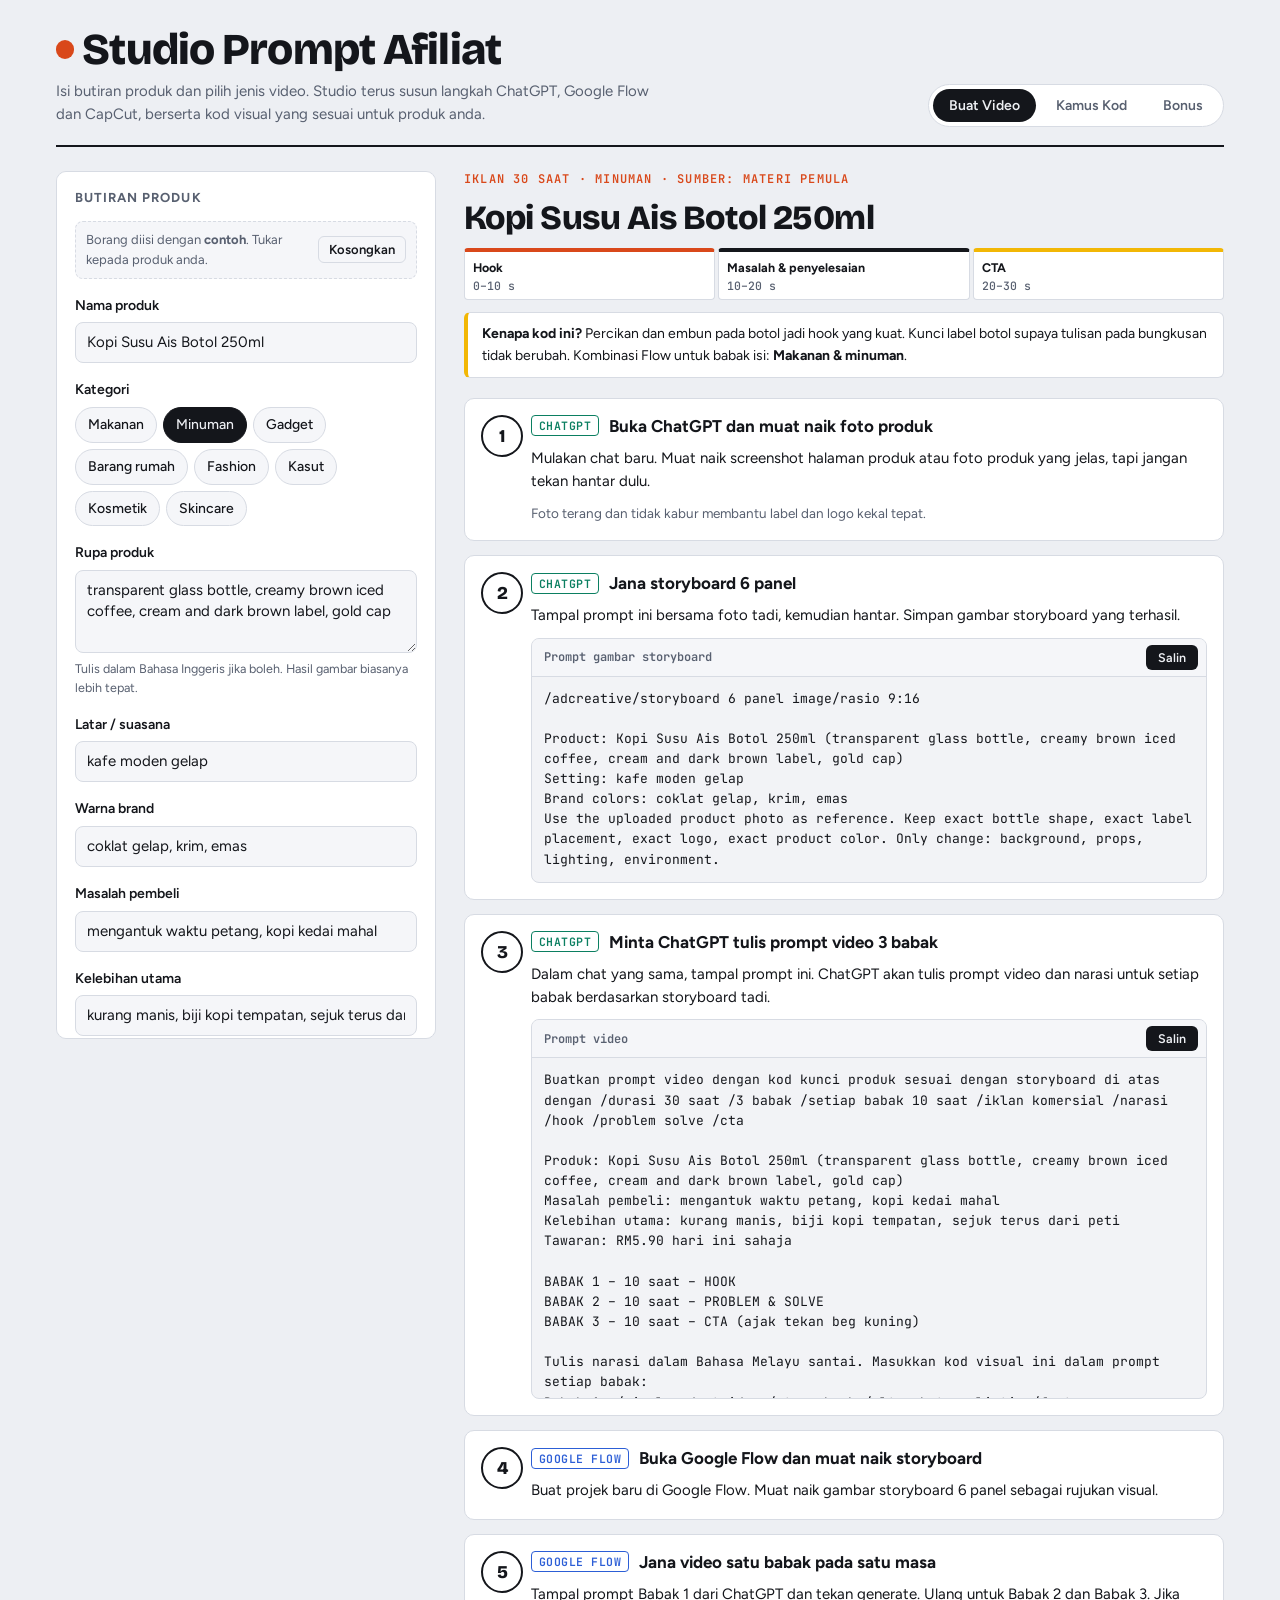
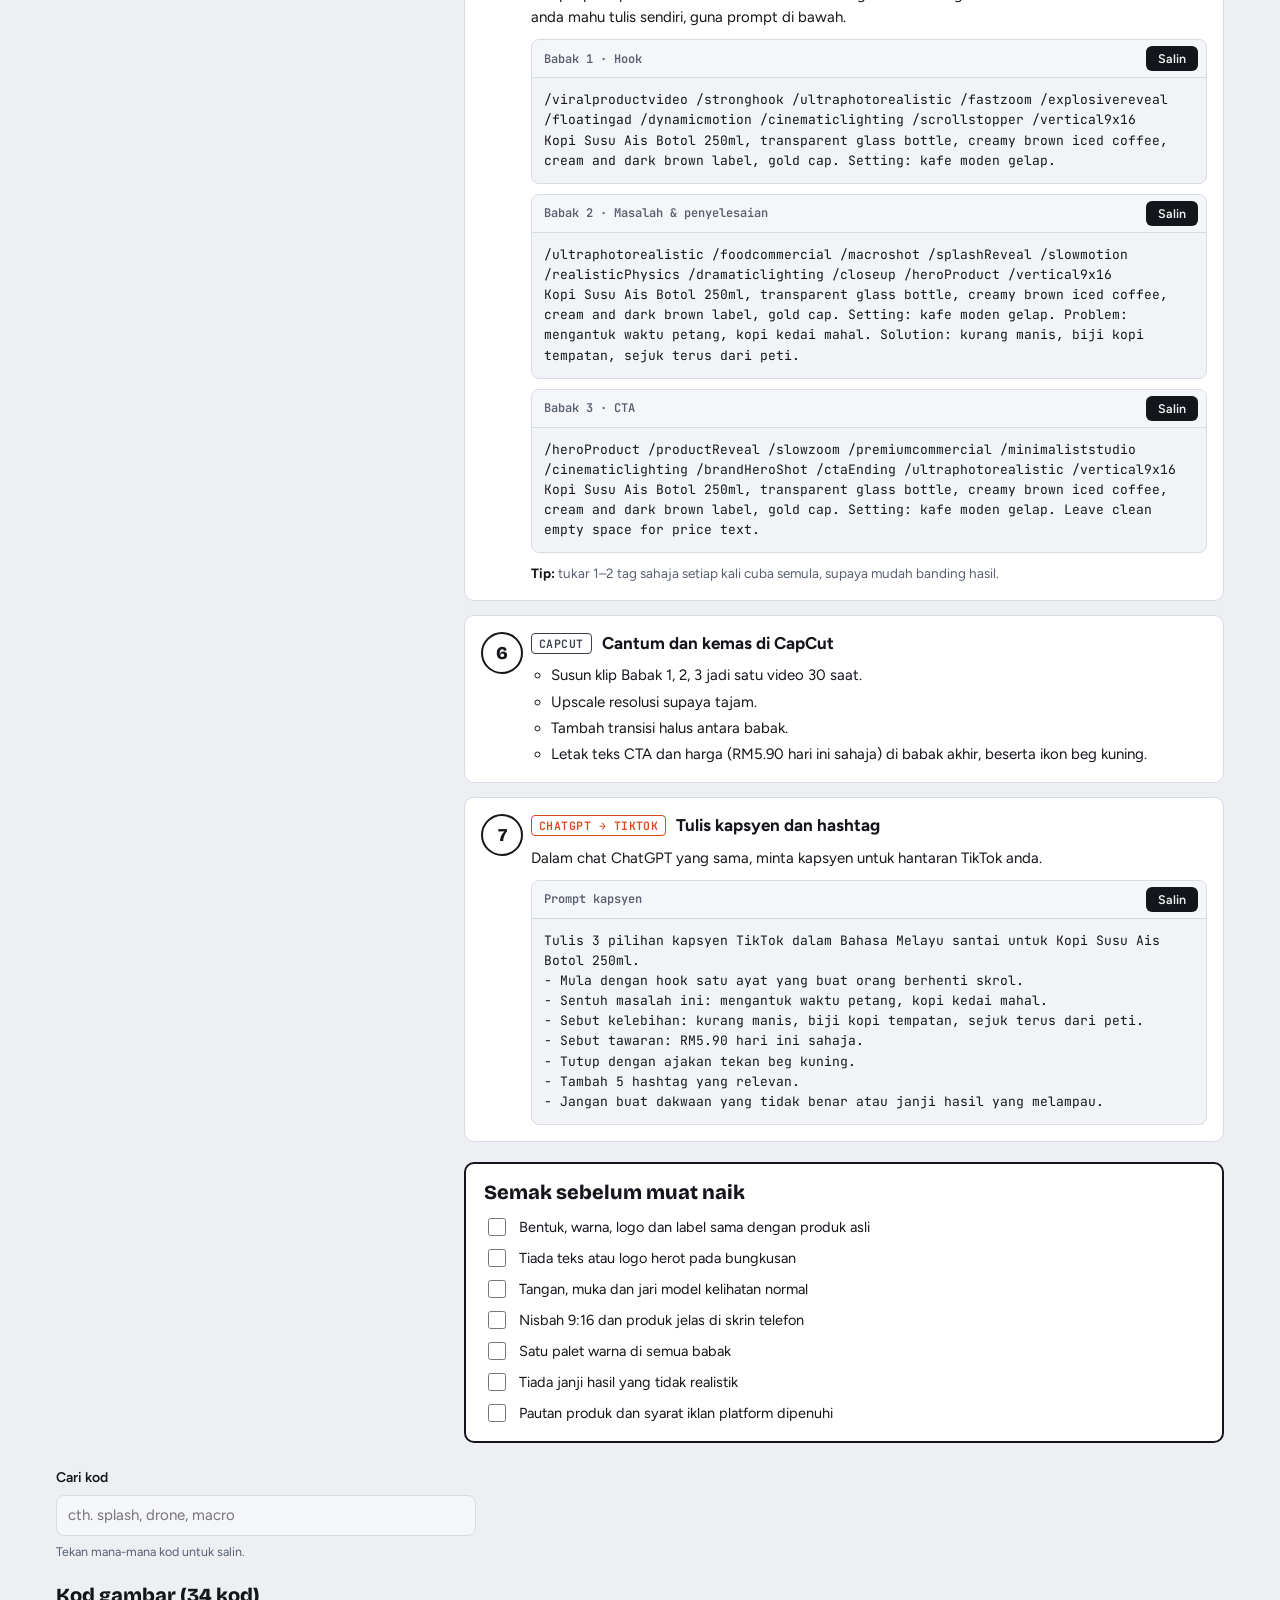
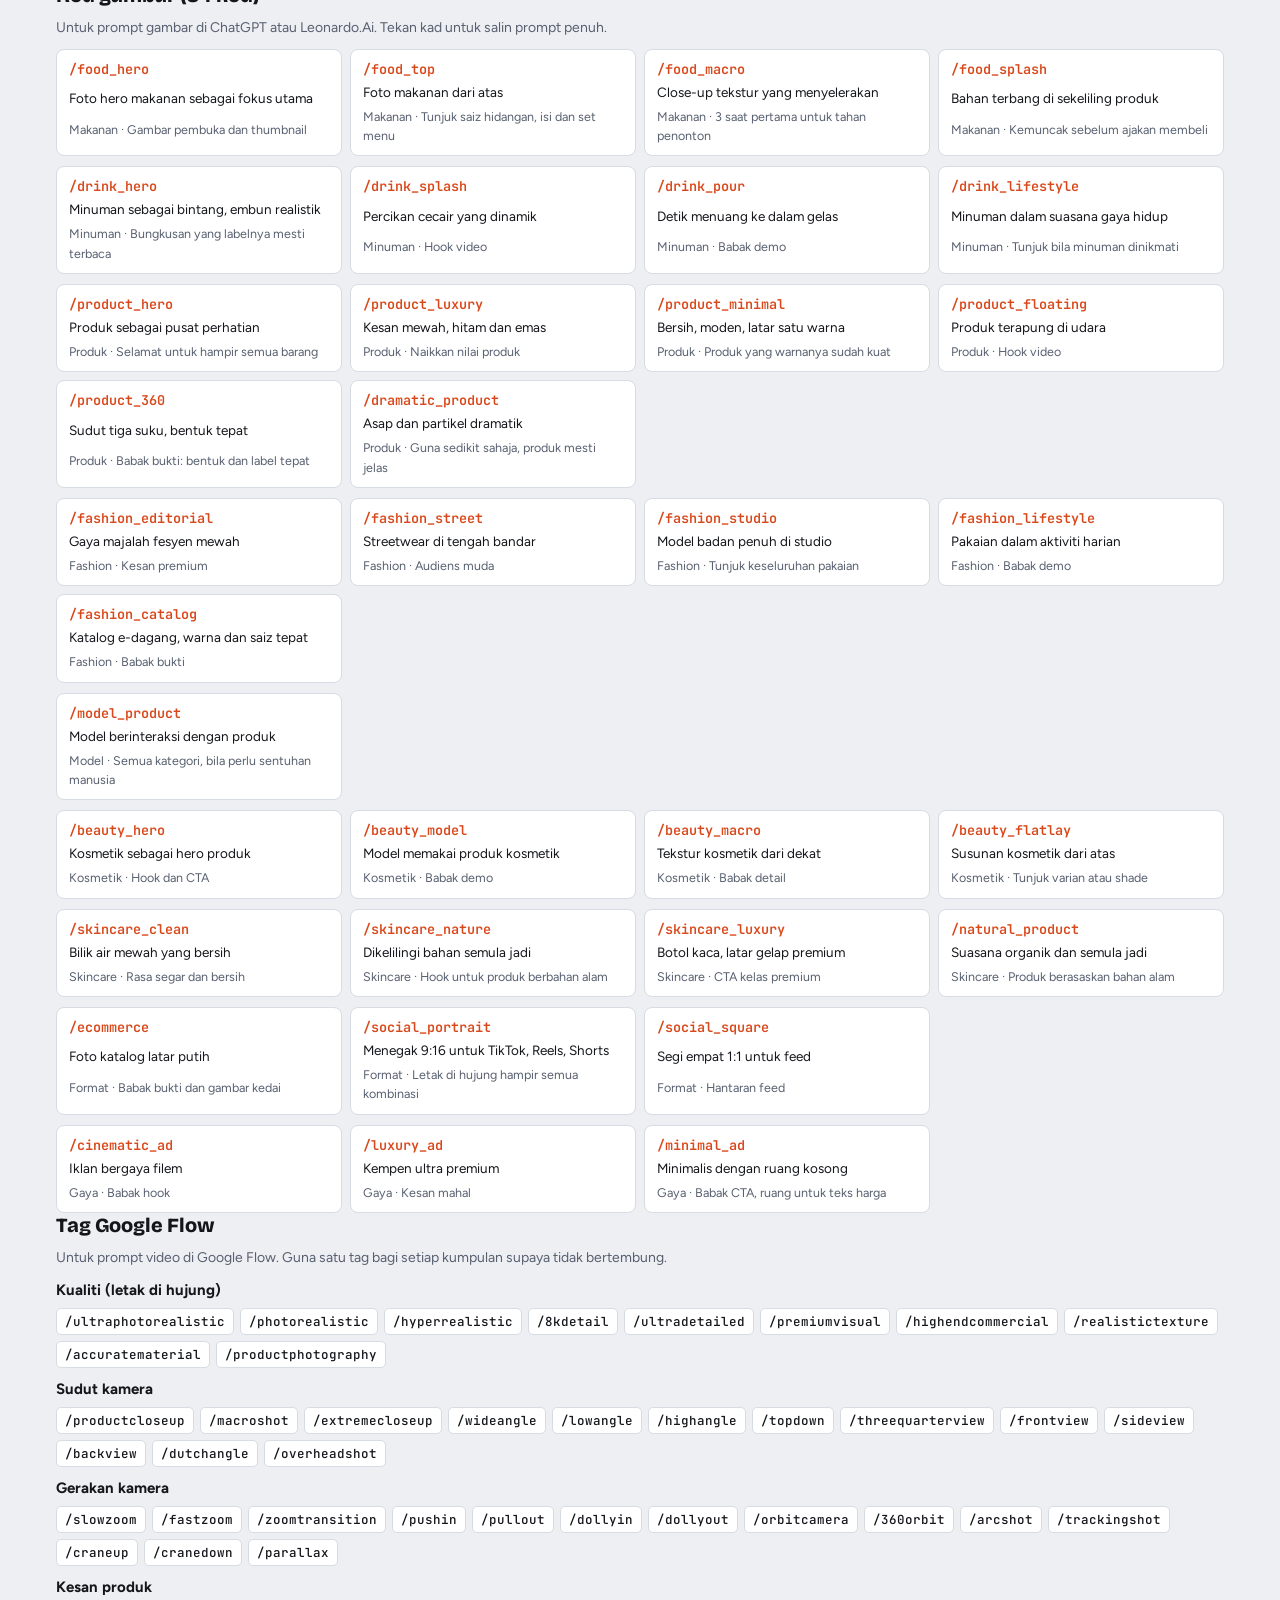
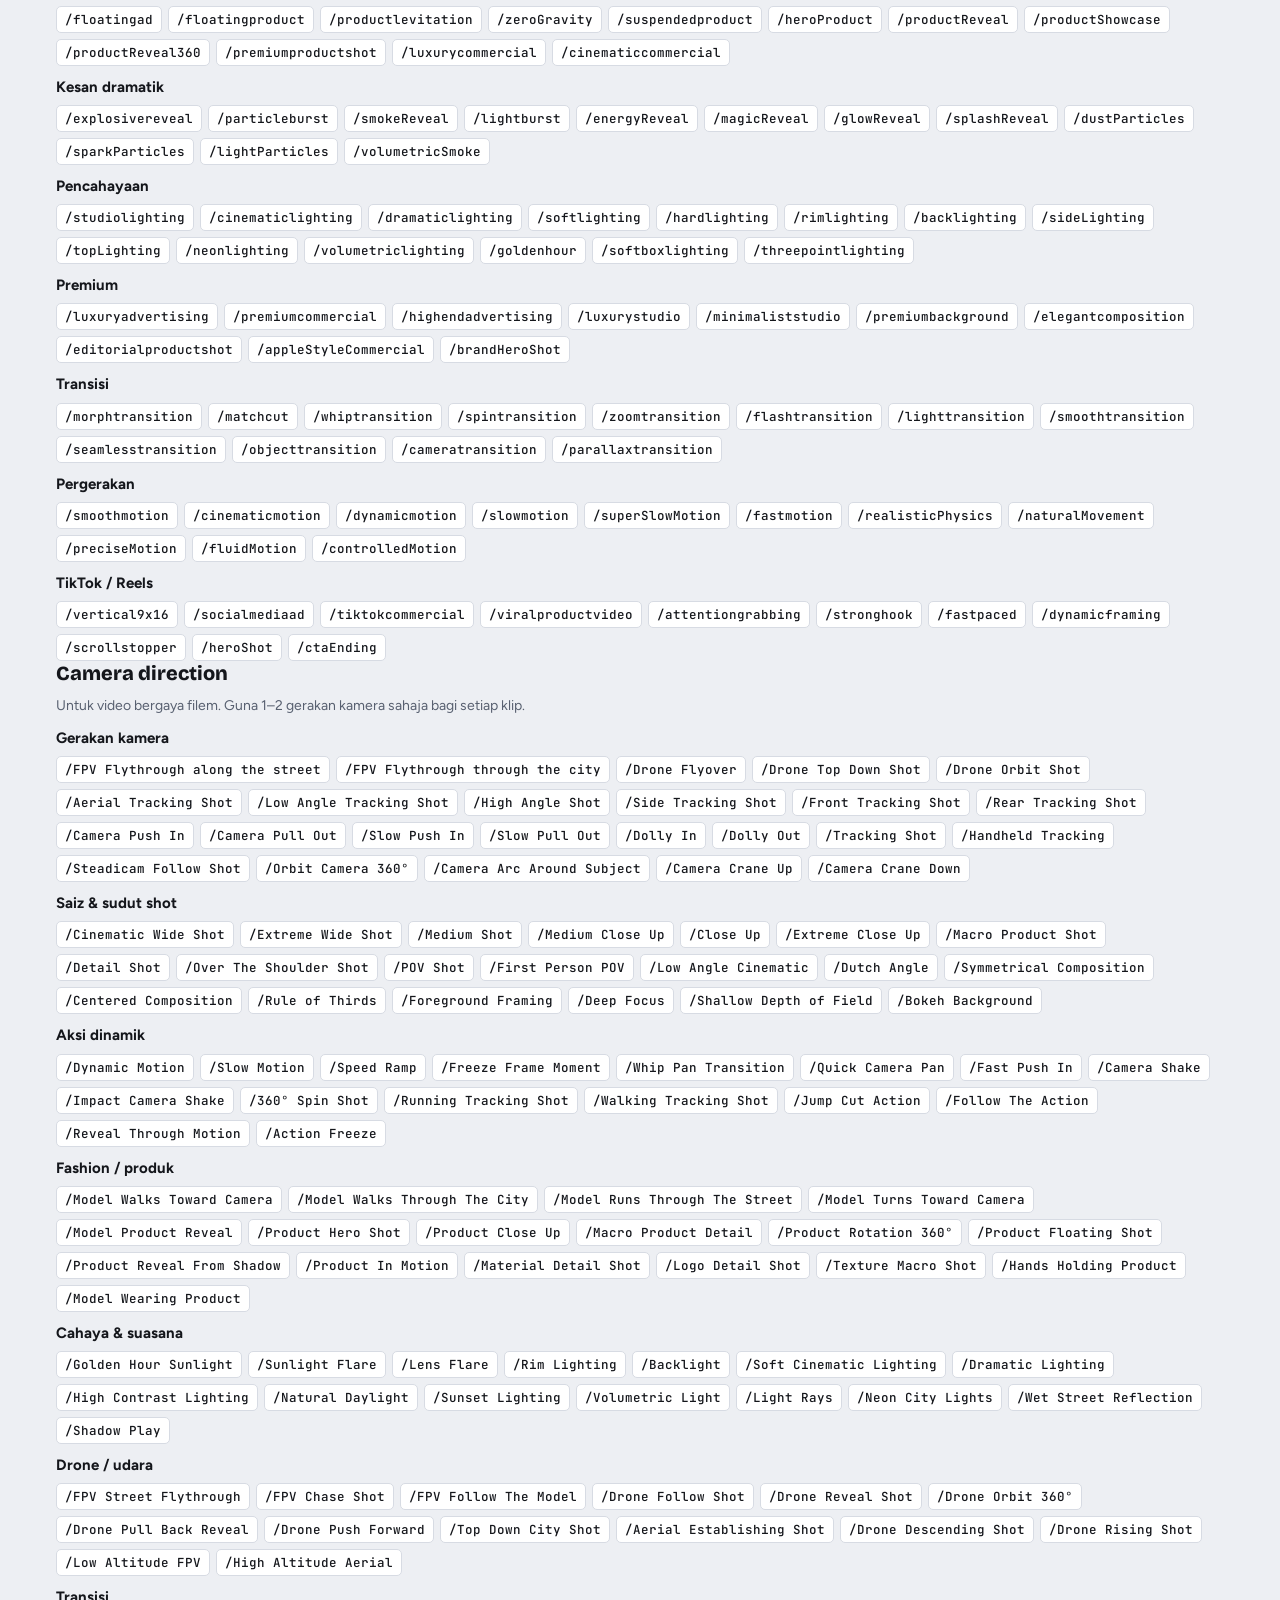
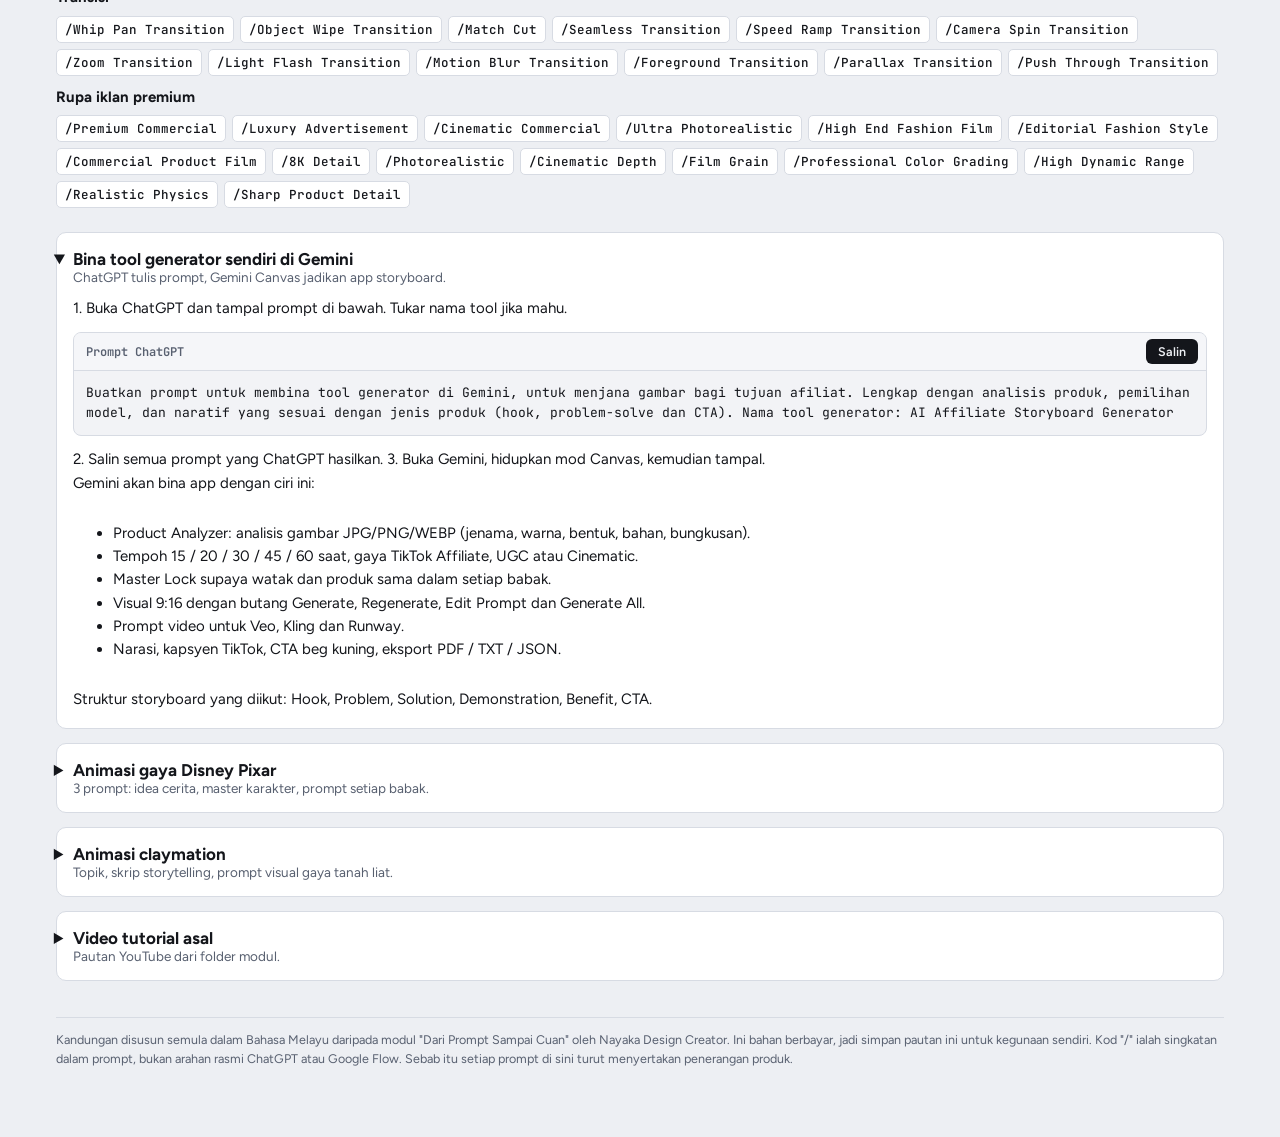
==== studio-afiliat/index.html @ fc5aa9d9 "Add Studio Prompt Afiliat: Malay prompt builder for affiliate videos Single-file web app that turns " ====
<!doctype html>
<html lang="ms">
<head>
<meta charset="utf-8">
<meta name="viewport" content="width=device-width, initial-scale=1, viewport-fit=cover">
<title>Studio Prompt Afiliat</title>
<link rel="preconnect" href="https://fonts.googleapis.com">
<link rel="preconnect" href="https://fonts.gstatic.com" crossorigin>
<link rel="stylesheet" href="https://fonts.googleapis.com/css2?family=Bricolage+Grotesque:opsz,wght@12..96,600;12..96,800&family=Figtree:wght@400;500;600;700&family=JetBrains+Mono:wght@400;500&display=swap">
<style>
/* Layout: borang tetap di kiri (atas di telefon), langkah kerja bernombor di kanan, seperti helaian arahan penggambaran */
:root {
  --bg: #EDEFF3;
  --surface: #FFFFFF;
  --surface-2: #F5F6F9;
  --ink: #14161B;
  --muted: #586070;
  --line: #D7DBE3;
  --accent: #D9481A;
  --accent-ink: #FFFFFF;
  --bag: #F2B705;
  --bag-ink: #2A2100;
  --gpt: #0B7F61;
  --flow: #2C5ED6;
  --cap: #3A3F4B;
  --code: #F2F3F6;
  --ok: #1B8A4B;
  --display: "Bricolage Grotesque", "Segoe UI", system-ui, sans-serif;
  --body: "Figtree", "Segoe UI", system-ui, -apple-system, sans-serif;
  --mono: "JetBrains Mono", ui-monospace, "SFMono-Regular", Menlo, Consolas, monospace;
  --r: 10px;
}
@media (prefers-color-scheme: dark) {
  :root:not([data-theme="light"]) {
    --bg: #0F1116; --surface: #171A21; --surface-2: #1E222A; --ink: #ECEEF2; --muted: #9AA1AF;
    --line: #2B303A; --accent: #FF6A35; --accent-ink: #1A0902; --bag: #F5C431; --bag-ink: #2A2100;
    --gpt: #3CC79E; --flow: #86A5FF; --cap: #C9CDD6; --code: #12151B; --ok: #43C77F;
    color-scheme: dark;
  }
}
:root[data-theme="dark"] {
  --bg: #0F1116; --surface: #171A21; --surface-2: #1E222A; --ink: #ECEEF2; --muted: #9AA1AF;
  --line: #2B303A; --accent: #FF6A35; --accent-ink: #1A0902; --bag: #F5C431; --bag-ink: #2A2100;
  --gpt: #3CC79E; --flow: #86A5FF; --cap: #C9CDD6; --code: #12151B; --ok: #43C77F;
  color-scheme: dark;
}
* { box-sizing: border-box; }
body { margin: 0; background: var(--bg); color: var(--ink); font: 15px/1.55 var(--body); }
.wrap { max-width: 1200px; margin: 0 auto; padding-inline: 16px; padding-block: 20px 56px; }

/* Header */
.top { display: flex; flex-wrap: wrap; align-items: flex-end; justify-content: space-between; gap: 12px 24px; padding-block: 8px 18px; border-bottom: 2px solid var(--ink); }
.brand h1 { font: 800 clamp(28px, 4.4vw, 44px)/1 var(--display); letter-spacing: -0.02em; margin: 0; text-wrap: balance; }
.brand h1 .rec { display: inline-block; width: .42em; height: .42em; border-radius: 50%; background: var(--accent); vertical-align: .12em; margin-right: .18em; }
.brand p { margin: 8px 0 0; color: var(--muted); max-width: 60ch; }
.tabs { display: flex; gap: 4px; background: var(--surface); border: 1px solid var(--line); border-radius: 999px; padding: 4px; }
.tabs button { font: 600 14px var(--body); border: 0; background: transparent; color: var(--muted); padding: 8px 16px; border-radius: 999px; cursor: pointer; }
.tabs button[aria-selected="true"] { background: var(--ink); color: var(--bg); }
.tabs button:focus-visible, button:focus-visible, input:focus-visible, textarea:focus-visible, select:focus-visible { outline: 2px solid var(--accent); outline-offset: 2px; }

/* Studio layout */
.studio { display: grid; grid-template-columns: minmax(300px, 380px) minmax(0, 1fr); gap: 28px; margin-top: 24px; align-items: start; }
@media (max-width: 900px) { .studio { grid-template-columns: minmax(0, 1fr); } }
.panel { background: var(--surface); border: 1px solid var(--line); border-radius: var(--r); padding: 18px; display: grid; gap: 16px; }
@media (min-width: 901px) { .panel { position: sticky; top: calc(env(safe-area-inset-top, 0px) + 16px); max-height: calc(100vh - 32px); overflow-y: auto; } }
.panel h2 { font: 700 13px var(--body); text-transform: uppercase; letter-spacing: .08em; color: var(--muted); margin: 0; }
.field { display: grid; gap: 6px; }
.field label, .legend { font-weight: 600; font-size: 14px; }
.field small, .hint { color: var(--muted); font-size: 12.5px; }
input[type="text"], textarea { width: 100%; font: 15px/1.4 var(--body); color: var(--ink); background: var(--surface-2); border: 1px solid var(--line); border-radius: 8px; padding: 9px 11px; }
textarea { resize: vertical; min-height: 64px; }
.chips { display: flex; flex-wrap: wrap; gap: 6px; }
.chip { position: relative; }
.chip input { position: absolute; opacity: 0; pointer-events: none; }
.chip span { display: inline-block; padding: 6px 12px; border: 1px solid var(--line); border-radius: 999px; font-size: 14px; font-weight: 500; cursor: pointer; background: var(--surface-2); }
.chip input:checked + span { background: var(--ink); color: var(--bg); border-color: var(--ink); }
.chip input:focus-visible + span { outline: 2px solid var(--accent); outline-offset: 2px; }
.flows { display: grid; grid-template-columns: 1fr 1fr; gap: 8px; }
.flowcard { position: relative; display: block; cursor: pointer; }
.flowcard input { position: absolute; opacity: 0; pointer-events: none; }
.flowcard .fc { display: grid; gap: 2px; height: 100%; border: 1px solid var(--line); border-radius: 8px; padding: 10px; background: var(--surface-2); }
.flowcard b { font-size: 14px; }
.flowcard em { font-style: normal; color: var(--muted); font-size: 12.5px; line-height: 1.35; }
.flowcard input:checked + .fc { border-color: var(--accent); box-shadow: inset 0 0 0 1px var(--accent); background: var(--surface); }
.flowcard input:focus-visible + .fc { outline: 2px solid var(--accent); outline-offset: 2px; }
.toggle { display: flex; gap: 10px; align-items: center; font-size: 14px; font-weight: 500; }
.toggle input { width: 18px; height: 18px; accent-color: var(--accent); }
.example { display: flex; gap: 10px; align-items: center; justify-content: space-between; background: var(--surface-2); border: 1px dashed var(--line); border-radius: 8px; padding: 8px 10px; font-size: 13px; color: var(--muted); }
.example[hidden] { display: none !important; }
.btn-ghost { font: 600 13px var(--body); background: transparent; border: 1px solid var(--line); color: var(--ink); border-radius: 6px; padding: 5px 10px; cursor: pointer; }
.btn-ghost:hover { border-color: var(--ink); }

/* Output */
.out { min-width: 0; display: grid; gap: 20px; }
.brief { display: grid; gap: 12px; }
.brief .eyebrow { font: 600 12px var(--mono); text-transform: uppercase; letter-spacing: .1em; color: var(--accent); }
.brief h2 { font: 800 clamp(24px, 3.2vw, 34px)/1.1 var(--display); margin: 0; letter-spacing: -0.015em; text-wrap: balance; overflow-wrap: anywhere; }
.brief p { margin: 0; color: var(--muted); max-width: 70ch; }
.timeline { display: flex; gap: 3px; width: 100%; }
.seg { min-width: 0; background: var(--surface); border: 1px solid var(--line); border-top: 4px solid var(--ink); border-radius: 4px; padding: 6px 8px; display: grid; gap: 1px; }
.seg b { font-size: 12.5px; white-space: nowrap; overflow: hidden; text-overflow: ellipsis; }
.seg span { font: 500 11.5px var(--mono); color: var(--muted); font-variant-numeric: tabular-nums; white-space: nowrap; }
.seg.hook { border-top-color: var(--accent); }
.seg.cta { border-top-color: var(--bag); }
.why { background: var(--surface); border: 1px solid var(--line); border-left: 4px solid var(--bag); border-radius: 6px; padding: 10px 14px; font-size: 14px; }
.why b { font-weight: 700; }

ol.steps { list-style: none; margin: 0; padding: 0; display: grid; gap: 14px; counter-reset: s; }
.step { counter-increment: s; display: grid; grid-template-columns: 38px minmax(0, 1fr); gap: 12px; background: var(--surface); border: 1px solid var(--line); border-radius: var(--r); padding: 16px; }
.step::before { content: counter(s); font: 800 18px/38px var(--display); text-align: center; width: 38px; height: 38px; border-radius: 50%; border: 2px solid var(--ink); }
.step-body { min-width: 0; display: grid; gap: 10px; }
.step-head { display: flex; flex-wrap: wrap; gap: 8px 10px; align-items: center; }
.step-head h3 { margin: 0; font: 700 17px/1.3 var(--body); }
.tool { font: 600 11.5px var(--mono); letter-spacing: .04em; text-transform: uppercase; border: 1.5px solid currentColor; border-radius: 4px; padding: 2px 7px; }
.tool.gpt { color: var(--gpt); } .tool.flow { color: var(--flow); } .tool.cap { color: var(--cap); } .tool.tt { color: var(--accent); }
.step-body p { margin: 0; max-width: 72ch; }
.step-body ul { margin: 0; padding-left: 20px; display: grid; gap: 3px; }
.tip { font-size: 13.5px; color: var(--muted); }
.tip b { color: var(--ink); }
.prompt { border: 1px solid var(--line); border-radius: 8px; overflow: hidden; background: var(--code); }
.prompt-head { display: flex; align-items: center; justify-content: space-between; gap: 10px; padding: 6px 8px 6px 12px; border-bottom: 1px solid var(--line); background: var(--surface-2); }
.prompt-head span { font: 600 12px var(--mono); color: var(--muted); min-width: 0; overflow-wrap: anywhere; }
.copy { font: 600 12.5px var(--body); border: 0; background: var(--ink); color: var(--bg); border-radius: 6px; padding: 5px 12px; cursor: pointer; flex-shrink: 0; }
.copy.done { background: var(--ok); color: #fff; }
.prompt pre { margin: 0; padding: 12px; font: 13px/1.55 var(--mono); white-space: pre-wrap; overflow-wrap: anywhere; color: var(--ink); max-height: 340px; overflow: auto; }
.check { background: var(--surface); border: 2px solid var(--ink); border-radius: var(--r); padding: 16px 18px; display: grid; gap: 8px; }
.check h3 { margin: 0 0 4px; font: 800 20px var(--display); }
.check label { display: flex; gap: 10px; align-items: flex-start; font-size: 14.5px; cursor: pointer; }
.check input { width: 18px; height: 18px; margin-top: 2px; accent-color: var(--ok); flex-shrink: 0; }

/* Kamus & Bonus */
.page { margin-top: 24px; display: grid; gap: 22px; }
.search { max-width: 420px; }
.dict-group { display: grid; gap: 10px; }
.dict-group h3 { margin: 0; font: 800 20px var(--display); }
.dict-group > p { margin: 0; color: var(--muted); font-size: 14px; }
.cmds { display: grid; grid-template-columns: repeat(auto-fill, minmax(260px, 1fr)); gap: 8px; }
.cmd { background: var(--surface); border: 1px solid var(--line); border-radius: 8px; padding: 10px 12px; display: grid; gap: 4px; text-align: left; font: inherit; color: inherit; cursor: pointer; }
.cmd:hover { border-color: var(--ink); }
.cmd code { font: 600 13.5px var(--mono); color: var(--accent); overflow-wrap: anywhere; }
.cmd span { font-size: 13.5px; }
.cmd small { color: var(--muted); font-size: 12.5px; }
.tags { display: flex; flex-wrap: wrap; gap: 6px; }
.tag { font: 500 12.5px var(--mono); background: var(--surface); border: 1px solid var(--line); border-radius: 5px; padding: 4px 8px; cursor: pointer; color: var(--ink); }
.tag:hover { border-color: var(--accent); color: var(--accent); }
.bonus { display: grid; gap: 14px; }
details.card { background: var(--surface); border: 1px solid var(--line); border-radius: var(--r); padding: 4px 16px; }
details.card[open] { padding-bottom: 16px; }
details.card summary { cursor: pointer; font: 700 17px var(--body); padding: 12px 0; list-style-position: outside; }
details.card summary small { display: block; font: 400 13.5px var(--body); color: var(--muted); }
details.card .inner { display: grid; gap: 12px; }
details.card p { margin: 0; max-width: 72ch; }
.links { display: flex; flex-wrap: wrap; gap: 10px; }
.links a { color: var(--flow); font-weight: 600; }
.jump { display: none; text-align: center; font-weight: 700; color: var(--accent-ink); background: var(--accent); border-radius: 8px; padding: 10px; text-decoration: none; }
@media (max-width: 900px) { .jump { display: block; } }
.toast { position: fixed; left: 50%; bottom: calc(env(safe-area-inset-bottom, 0px) + 20px); transform: translateX(-50%); background: var(--ink); color: var(--bg); padding: 9px 16px; border-radius: 999px; font-weight: 600; font-size: 14px; }
.foot { margin-top: 36px; color: var(--muted); font-size: 12.5px; border-top: 1px solid var(--line); padding-top: 12px; }
@media (prefers-reduced-motion: no-preference) { .copy, .tag, .cmd { transition: background .15s, border-color .15s, color .15s; } }
</style>
</head>
<body>
<div class="wrap">
  <header class="top">
    <div class="brand">
      <h1><span class="rec" aria-hidden="true"></span>Studio Prompt Afiliat</h1>
      <p>Isi butiran produk dan pilih jenis video. Studio terus susun langkah ChatGPT, Google Flow dan CapCut, berserta kod visual yang sesuai untuk produk anda.</p>
    </div>
    <nav class="tabs" role="tablist" aria-label="Bahagian">
      <button role="tab" id="tab-studio" aria-selected="true" data-tab="studio">Buat Video</button>
      <button role="tab" id="tab-kamus" aria-selected="false" data-tab="kamus">Kamus Kod</button>
      <button role="tab" id="tab-bonus" aria-selected="false" data-tab="bonus">Bonus</button>
    </nav>
  </header>

  <!-- STUDIO -->
  <section id="view-studio" class="studio" role="tabpanel" aria-labelledby="tab-studio">
    <form class="panel" id="borang" autocomplete="off">
      <h2>Butiran produk</h2>
      <div class="example" id="contoh-bar">
        <span>Borang diisi dengan <b>contoh</b>. Tukar kepada produk anda.</span>
        <button type="button" class="btn-ghost" id="kosongkan">Kosongkan</button>
      </div>
      <div class="field">
        <label for="f-nama">Nama produk</label>
        <input type="text" id="f-nama" placeholder="cth. Kopi Susu Ais Botol 250ml">
      </div>
      <div class="field">
        <span class="legend" id="lg-kat">Kategori</span>
        <div class="chips" id="f-kat" role="radiogroup" aria-labelledby="lg-kat"></div>
      </div>
      <div class="field">
        <label for="f-butiran">Rupa produk</label>
        <textarea id="f-butiran" rows="3" placeholder="Warna, bahan, bentuk bungkusan, label"></textarea>
        <small>Tulis dalam Bahasa Inggeris jika boleh. Hasil gambar biasanya lebih tepat.</small>
      </div>
      <div class="field">
        <label for="f-latar">Latar / suasana</label>
        <input type="text" id="f-latar" list="latar-list" placeholder="cth. kafe moden gelap">
        <datalist id="latar-list"></datalist>
      </div>
      <div class="field">
        <label for="f-warna">Warna brand</label>
        <input type="text" id="f-warna" placeholder="cth. coklat gelap, krim, emas">
      </div>
      <div class="field">
        <label for="f-masalah">Masalah pembeli</label>
        <input type="text" id="f-masalah" placeholder="Apa yang pembeli rasa sebelum guna produk ini?">
      </div>
      <div class="field">
        <label for="f-kelebihan">Kelebihan utama</label>
        <input type="text" id="f-kelebihan" placeholder="2–3 kelebihan, dipisah koma">
      </div>
      <div class="field">
        <label for="f-promo">Harga / promosi (pilihan)</label>
        <input type="text" id="f-promo" placeholder="cth. RM5.90 hari ini sahaja">
      </div>
      <label class="toggle"><input type="checkbox" id="f-model"> Guna model (orang) dalam video</label>
      <div class="field">
        <span class="legend" id="lg-aliran">Jenis video</span>
        <div class="flows" id="f-aliran" role="radiogroup" aria-labelledby="lg-aliran"></div>
      </div>
      <a class="jump" href="#output">Lihat langkah ↓</a>
    </form>

    <div class="out" id="output" aria-live="polite"></div>
  </section>

  <!-- KAMUS -->
  <section id="view-kamus" class="page" role="tabpanel" aria-labelledby="tab-kamus" hidden>
    <div class="field search">
      <label for="cari">Cari kod</label>
      <input type="text" id="cari" placeholder="cth. splash, drone, macro">
      <small>Tekan mana-mana kod untuk salin.</small>
    </div>
    <div id="kamus"></div>
  </section>

  <!-- BONUS -->
  <section id="view-bonus" class="page" role="tabpanel" aria-labelledby="tab-bonus" hidden>
    <div class="bonus" id="bonus"></div>
  </section>

  <p class="foot">Kandungan disusun semula dalam Bahasa Melayu daripada modul "Dari Prompt Sampai Cuan" oleh Nayaka Design Creator. Ini bahan berbayar, jadi simpan pautan ini untuk kegunaan sendiri. Kod "/" ialah singkatan dalam prompt, bukan arahan rasmi ChatGPT atau Google Flow. Sebab itu setiap prompt di sini turut menyertakan penerangan produk.</p>
</div>

<div class="toast" id="toast" hidden>Disalin</div>

<script>
(() => {
"use strict";

/* ---------- Data: 34 kod visual gambar (ebook Kode Visual) ---------- */
const CMD = {
  food_hero: ["Makanan", "Foto hero makanan sebagai fokus utama", "Gambar pembuka dan thumbnail", "hero product photography, appetizing presentation, premium commercial advertising, perfect food styling, realistic texture, fresh ingredients, dramatic studio lighting, soft shadows, clean composition, shallow depth of field, ultra realistic, high-end food advertising photography, 8K"],
  food_top: ["Makanan", "Foto makanan dari atas", "Tunjuk saiz hidangan, isi dan set menu", "top-down food photography, carefully arranged composition, premium commercial food advertisement, beautiful ingredient placement, natural shadows, elegant styling, realistic texture, clean background, editorial food photography, high detail"],
  food_macro: ["Makanan", "Close-up tekstur yang menyelerakan", "3 saat pertama untuk tahan penonton", "extreme macro food photography, detailed texture, appetizing surface, crispy details, juicy texture, realistic moisture, cinematic lighting, shallow depth of field, premium commercial advertising, ultra realistic"],
  food_splash: ["Makanan", "Bahan terbang di sekeliling produk", "Kemuncak sebelum ajakan membeli", "dynamic commercial food advertisement, ingredients flying around the product, splash and motion effects, frozen action, dramatic studio lighting, high-speed photography, sharp product focus, premium advertising campaign, photorealistic, 8K"],
  drink_hero: ["Minuman", "Minuman sebagai bintang, embun realistik", "Bungkusan yang labelnya mesti terbaca", "premium beverage commercial photography, product centered, beautiful condensation, realistic droplets, dramatic studio lighting, luxury advertising aesthetic, clean composition, cinematic atmosphere, sharp focus, photorealistic, 8K"],
  drink_splash: ["Minuman", "Percikan cecair yang dinamik", "Hook video", "dynamic beverage advertisement, liquid splash surrounding the bottle, frozen motion, realistic droplets, dramatic backlight, high-speed commercial photography, premium product presentation, ultra realistic, sharp details, 8K"],
  drink_pour: ["Minuman", "Detik menuang ke dalam gelas", "Babak demo", "commercial beverage photography, liquid being poured into glass, beautiful flowing liquid, realistic reflections, condensation, cinematic lighting, premium advertising style, shallow depth of field, photorealistic"],
  drink_lifestyle: ["Minuman", "Minuman dalam suasana gaya hidup", "Tunjuk bila minuman dinikmati", "lifestyle beverage commercial, attractive modern environment, natural human interaction, premium lifestyle atmosphere, soft cinematic sunlight, realistic photography, sophisticated composition, brand advertising campaign, photorealistic"],
  product_hero: ["Produk", "Produk sebagai pusat perhatian", "Selamat untuk hampir semua barang", "premium commercial product photography, product as the main hero, perfect product proportions, clean presentation, studio lighting, controlled reflections, realistic materials, luxury advertising, minimal background, sharp focus, photorealistic, 8K"],
  product_luxury: ["Produk", "Kesan mewah, hitam dan emas", "Naikkan nilai produk", "luxury product advertising, elegant dark studio environment, dramatic spotlight, premium reflections, sophisticated composition, high-end commercial photography, cinematic atmosphere, black and gold aesthetic, ultra realistic, 8K"],
  product_minimal: ["Produk", "Bersih, moden, latar satu warna", "Produk yang warnanya sudah kuat", "minimalist commercial product photography, clean monochromatic background, elegant composition, soft studio lighting, subtle shadows, premium branding aesthetic, modern advertising campaign, photorealistic"],
  product_floating: ["Produk", "Produk terapung di udara", "Hook video", "floating product commercial advertisement, product suspended in the air, dynamic composition, dramatic lighting, subtle particles, realistic shadows, premium advertising campaign, clean background, photorealistic, high detail"],
  product_360: ["Produk", "Sudut tiga suku, bentuk tepat", "Babak bukti: bentuk dan label tepat", "professional 360-degree product presentation, front three-quarter view, perfectly centered product, studio lighting, clean seamless background, accurate product geometry, realistic materials, premium commercial photography"],
  dramatic_product: ["Produk", "Asap dan partikel dramatik", "Guna sedikit sahaja, produk mesti jelas", "dramatic commercial product advertising, dynamic composition, powerful lighting, smoke, particles and controlled environmental effects, product remains perfectly sharp and recognizable, cinematic advertising photography, ultra realistic, high detail"],
  fashion_editorial: ["Fashion", "Gaya majalah fesyen mewah", "Kesan premium", "high-end fashion editorial photography, professional fashion model wearing the product, confident pose, sophisticated styling, cinematic studio lighting, luxury fashion magazine aesthetic, realistic fabric texture, detailed garment construction, photorealistic, premium campaign"],
  fashion_street: ["Fashion", "Streetwear di tengah bandar", "Audiens muda", "streetwear fashion campaign, professional model wearing the clothing, modern urban environment, natural confident pose, cinematic lighting, realistic fabric texture, contemporary fashion photography, photorealistic"],
  fashion_studio: ["Fashion", "Model badan penuh di studio", "Tunjuk keseluruhan pakaian", "professional fashion studio photography, model wearing the exact clothing, full body composition, elegant pose, clean studio background, softbox lighting, accurate clothing details, realistic skin and fabric, commercial fashion campaign, high resolution"],
  fashion_lifestyle: ["Fashion", "Pakaian dalam aktiviti harian", "Babak demo", "lifestyle fashion advertising, professional model wearing the product, beautiful modern environment, natural movement, authentic expression, soft natural lighting, cinematic composition, premium commercial photography, photorealistic"],
  fashion_catalog: ["Fashion", "Katalog e-dagang, warna dan saiz tepat", "Babak bukti", "e-commerce fashion catalog photography, model wearing the exact garment, full body, front-facing pose, clean neutral background, even studio lighting, accurate garment color and proportions, sharp fabric details, professional product photography"],
  model_product: ["Model", "Model berinteraksi dengan produk", "Semua kategori, bila perlu sentuhan manusia", "professional commercial advertising, attractive model naturally interacting with the product, product remains clearly visible and recognizable, authentic expression, premium lifestyle environment, cinematic lighting, realistic skin and materials, high-end advertising photography"],
  beauty_hero: ["Kosmetik", "Kosmetik sebagai hero produk", "Hook dan CTA", "luxury beauty product advertising, cosmetic product centered as hero, premium studio lighting, elegant reflections, soft shadows, sophisticated background, clean luxury composition, photorealistic, high-end beauty campaign, 8K"],
  beauty_model: ["Kosmetik", "Model memakai produk kosmetik", "Babak demo", "high-end beauty campaign, professional beauty model using the product, perfect natural skin texture, elegant makeup, soft beauty lighting, detailed face, luxury cosmetic advertising, photorealistic"],
  beauty_macro: ["Kosmetik", "Tekstur kosmetik dari dekat", "Babak detail", "extreme macro beauty photography, detailed cosmetic texture, realistic skin, luxury studio lighting, glossy highlights, shallow depth of field, premium beauty advertisement, ultra detailed, photorealistic"],
  beauty_flatlay: ["Kosmetik", "Susunan kosmetik dari atas", "Tunjuk varian atau shade", "luxury cosmetic flat lay, carefully arranged beauty products and ingredients, top-down composition, elegant shadows, premium marble surface, soft natural lighting, high-end beauty editorial photography"],
  skincare_clean: ["Skincare", "Bilik air mewah yang bersih", "Rasa segar dan bersih", "clean skincare commercial photography, minimalist luxury bathroom environment, product centered, soft natural daylight, fresh water droplets, clean white and beige aesthetic, premium beauty campaign, photorealistic"],
  skincare_nature: ["Skincare", "Dikelilingi bahan semula jadi", "Hook untuk produk berbahan alam", "natural skincare advertising, product surrounded by botanical ingredients, fresh leaves, water droplets, soft sunlight, organic premium aesthetic, realistic textures, clean commercial composition, photorealistic"],
  skincare_luxury: ["Skincare", "Botol kaca, latar gelap premium", "CTA kelas premium", "luxury skincare advertising, elegant dark background, premium glass bottle, dramatic spotlight, beautiful reflections, high-end cosmetic campaign, sophisticated composition, photorealistic, 8K"],
  natural_product: ["Skincare", "Suasana organik dan semula jadi", "Produk berasaskan bahan alam", "natural organic commercial advertising, botanical elements, fresh ingredients, soft sunlight, realistic textures, earthy premium aesthetic, clean composition, authentic natural atmosphere, photorealistic"],
  ecommerce: ["Format", "Foto katalog latar putih", "Babak bukti dan gambar kedai", "professional e-commerce product photography, product centered, clean white background, accurate colors, accurate proportions, sharp details, realistic shadows, commercial catalog photography, high resolution"],
  social_portrait: ["Format", "Menegak 9:16 untuk TikTok, Reels, Shorts", "Letak di hujung hampir semua kombinasi", "premium commercial advertising, vertical 9:16 composition, strong visual hierarchy, product clearly visible, cinematic lighting, social media advertising aesthetic, high contrast, photorealistic, optimized for mobile viewing"],
  social_square: ["Format", "Segi empat 1:1 untuk feed", "Hantaran feed", "premium commercial advertisement, square 1:1 composition, product centered, strong visual hierarchy, clean background, cinematic commercial lighting, high-end advertising photography"],
  cinematic_ad: ["Gaya", "Iklan bergaya filem", "Babak hook", "cinematic commercial advertisement, hero product shot, dramatic environment, beautiful atmospheric lighting, volumetric light, subtle particles, controlled reflections, premium brand campaign, cinematic color grading, photorealistic, high detail"],
  luxury_ad: ["Gaya", "Kempen ultra premium", "Kesan mahal", "ultra premium luxury advertising campaign, minimal elegant composition, dramatic studio lighting, beautiful reflections, sophisticated environment, exclusive high-end brand aesthetic, cinematic photography, photorealistic, 8K"],
  minimal_ad: ["Gaya", "Minimalis dengan ruang kosong", "Babak CTA, ruang untuk teks harga", "minimalist commercial advertisement, single hero product, simple elegant background, perfect negative space, soft directional lighting, subtle realistic shadow, premium modern branding, clean composition, photorealistic"]
};

/* ---------- Data: kombinasi tag Google Flow ---------- */
const FLOW = {
  1: ["Produk premium", "/ultraphotorealistic /floatingad /heroProduct /premiumcommercial /cinematiclighting /rimlighting /slowzoom /realisticPhysics /8kdetail"],
  2: ["Produk jatuh lalu terapung", "/ultraphotorealistic /dynamicmotion /productReveal /productlevitation /slowmotion /particleburst /cinematiclighting /orbitcamera /realisticPhysics"],
  3: ["Gadget", "/ultraphotorealistic /premiumproductshot /macroshot /threequarterview /reflectioncontrol /rimlighting /orbitcamera /slowzoom /luxurycommercial /8kdetail"],
  4: ["Kosmetik", "/ultraphotorealistic /luxuryadvertising /floatingproduct /macroshot /softlighting /glowReveal /slowmotion /particleburst /cinematiccommercial"],
  5: ["Makanan & minuman", "/ultraphotorealistic /foodcommercial /macroshot /splashReveal /slowmotion /realisticPhysics /dramaticlighting /closeup /heroProduct"],
  6: ["Pembuka (hook)", "/viralproductvideo /stronghook /ultraphotorealistic /fastzoom /explosivereveal /floatingad /dynamicmotion /cinematiclighting /scrollstopper"],
  7: ["Penutup + CTA", "/heroProduct /productReveal /slowzoom /premiumcommercial /minimaliststudio /cinematiclighting /brandHeroShot /ctaEnding /ultraphotorealistic"],
  fashion: ["Fashion (camera direction)", "/Model Walks Through The City /Low Angle Tracking Shot /Golden Hour Sunlight /High End Fashion Film /ultraphotorealistic"],
  sneaker: ["Kasut (camera direction)", "/FPV Chase Shot /Product Hero Shot /Speed Ramp /Wet Street Reflection /ultraphotorealistic"]
};

const LOCK_BASE = "Use the uploaded product photo as reference.";
const LOCK_TAIL = "Only change: background, props, lighting, environment.";

/* ---------- Data: tetapan setiap kategori ---------- */
const KAT = {
  makanan: {
    label: "Makanan", flow: 5,
    lock: "Keep exact packaging shape, exact label placement, exact logo, exact food appearance and portion.",
    lima: { hook: ["food_splash", "social_portrait"], detail: ["food_macro", "food_hero"], demo: ["food_top", "model_product"], bukti: ["food_hero", "ecommerce"], cta: ["cinematic_ad", "social_portrait"] },
    latar: ["meja restoran gelap", "dapur rumah moden", "gerai pasar malam waktu malam", "meja kayu dengan cahaya pagi"],
    papan: "hand picking up the food/macro detail texture crispy and juicy/steam and sauce drip/top view on the table/restaurant ambience/hero shot product",
    satuKod: "/Macro Product Shot",
    asmr: "/adcreative/asmr/food/macro close-up/crispy texture/sizzling sound/slow motion/realistic lighting/9:16",
    nota: "Tekstur rangup dan berjus menahan penonton. /food_macro paling kuat untuk 3 saat pertama, /food_splash untuk kemuncak sebelum CTA. Guna satu kesan sahaja bagi setiap gambar.",
    contoh: { nama: "Nasi Ayam Goreng Berempah", butiran: "crispy golden fried chicken, steaming white rice, sambal on the side, brown paper box packaging", latar: "gerai pasar malam waktu malam", warna: "merah, kuning keemasan", masalah: "lapar lepas kerja, malas masak", kelebihan: "ayam rangup, sambal pedas, porsi besar", promo: "RM9.90 set lengkap" }
  },
  minuman: {
    label: "Minuman", flow: 5,
    lock: "Keep exact bottle shape, exact label placement, exact logo, exact product color.",
    lima: { hook: ["drink_splash", "dramatic_product", "social_portrait"], detail: ["drink_hero", "social_portrait"], demo: ["drink_pour", "drink_lifestyle"], bukti: ["product_360", "ecommerce"], cta: ["luxury_ad", "social_portrait"] },
    latar: ["kafe moden gelap", "meja pejabat waktu petang", "tepi pantai waktu senja", "gim selepas bersenam"],
    papan: "pouring into a glass with ice/macro condensation droplets on the bottle/model drinking and smiling/lifestyle cafe moment/liquid splash around the bottle/hero shot product",
    satuKod: "/Product Floating Shot",
    asmr: "/adcreative/asmr/food/macro close-up/ice cubes clinking/liquid pouring sound/condensation droplets/slow motion/realistic lighting/9:16",
    nota: "Percikan dan embun pada botol jadi hook yang kuat. Kunci label botol supaya tulisan pada bungkusan tidak berubah.",
    contoh: { nama: "Kopi Susu Ais Botol 250ml", butiran: "transparent glass bottle, creamy brown iced coffee, cream and dark brown label, gold cap", latar: "kafe moden gelap", warna: "coklat gelap, krim, emas", masalah: "mengantuk waktu petang, kopi kedai mahal", kelebihan: "kurang manis, biji kopi tempatan, sejuk terus dari peti", promo: "RM5.90 hari ini sahaja" }
  },
  gadget: {
    label: "Gadget", flow: 3,
    lock: "Keep exact product shape, exact buttons and ports, exact logo, exact product color and finish.",
    lima: { hook: ["product_floating", "cinematic_ad", "social_portrait"], detail: ["product_hero", "product_luxury"], demo: ["model_product", "social_portrait"], bukti: ["product_360", "ecommerce"], cta: ["minimal_ad", "social_portrait"] },
    latar: ["meja kerja minimalis", "studio gelap dengan lampu neon", "dalam kereta", "bilik tidur moden"],
    papan: "model using the gadget in daily life/macro detail of material and buttons/product floating reveal/lifestyle environment/360 orbit around the product/hero shot product",
    satuKod: "/Orbit Camera 360°",
    asmr: "/adcreative/asmr/product/luxury macro shot/unboxing/soft tapping/button clicks/slow motion/cinematic commercial/9:16",
    nota: "/product_floating untuk hook. /product_360 untuk babak bukti kerana bentuk dan label kelihatan tepat. Kilauan badan gadget paling cantik dengan /rimlighting.",
    contoh: { nama: "Earbuds Wayarles ANC", butiran: "wireless earbuds in a matte white charging case, small LED indicator, silver logo on lid", latar: "meja kerja minimalis", warna: "putih, perak", masalah: "bunyi bising dalam LRT, bateri cepat habis", kelebihan: "ANC, bateri 30 jam, bluetooth 5.3", promo: "Diskaun 40% minggu ini" }
  },
  barang: {
    label: "Barang rumah", flow: 1,
    lock: "Keep exact product shape, exact label placement, exact logo, exact product color.",
    lima: { hook: ["product_floating", "dramatic_product", "social_portrait"], detail: ["product_hero", "social_portrait"], demo: ["model_product", "social_portrait"], bukti: ["product_360", "ecommerce"], cta: ["minimal_ad", "social_portrait"] },
    latar: ["dapur moden terang", "ruang tamu minimalis", "balkoni dengan pokok", "bilik air bersih"],
    papan: "model using the product at home/macro detail of material/product reveal floating/before and after problem solved/clean home lifestyle/hero shot product",
    satuKod: "/Product Reveal From Shadow",
    asmr: "/adcreative/asmr/product/luxury macro shot/soft tapping/unboxing/satisfying cleaning/slow motion/cinematic commercial/9:16",
    nota: "/product_hero selamat untuk hampir semua barang. Babak demo paling penting untuk barang rumah kerana pembeli mahu nampak masalah selesai.",
    contoh: { nama: "Blender Mudah Alih", butiran: "portable blender, white body, transparent cup, fresh fruit inside, USB-C port", latar: "dapur moden terang", warna: "putih, hijau pudina", masalah: "nak smoothie di pejabat tapi tiada blender", kelebihan: "cas USB, 6 bilah, mudah dicuci", promo: "RM39 percuma penghantaran" }
  },
  fashion: {
    label: "Fashion", flow: "fashion",
    lock: "Keep exact garment design, exact color, exact print and logo placement, exact fabric texture and fit.",
    lima: { hook: ["fashion_street", "social_portrait"], detail: ["fashion_editorial"], demo: ["fashion_lifestyle", "model_product"], bukti: ["fashion_catalog", "fashion_studio"], cta: ["fashion_editorial", "social_portrait"] },
    latar: ["jalan bandar Kuala Lumpur waktu senja", "kafe hipster", "studio putih", "taman bandar waktu pagi"],
    papan: "model walk in the street city/angle camera cinematic/action model international/shot camera macro detail produk fabric and stitching/sunlight views/drone views",
    satuKod: "/FPV Flythrough along the street",
    asmr: "/adcreative/asmr/product/luxury macro shot/unboxing/fabric rustling/soft folding/slow motion/cinematic commercial/9:16",
    nota: "Model dan suasana jalanan bantu penonton bayangkan cara memakainya. /fashion_catalog menjaga warna dan saiz kekal tepat untuk babak bukti.",
    contoh: { nama: "T-Shirt Oversize Hitam", butiran: "oversized black cotton t-shirt, small white chest print, relaxed fit, heavyweight fabric", latar: "jalan bandar Kuala Lumpur waktu senja", warna: "hitam, putih", masalah: "baju cepat lusuh dan panas", kelebihan: "kapas 240gsm, tak jarang, potongan oversize", promo: "Beli 2 RM59" }
  },
  kasut: {
    label: "Kasut", flow: "sneaker",
    lock: "Keep exact shoe shape, exact sole design, exact logo, exact colorway and materials.",
    lima: { hook: ["product_floating", "fashion_street", "social_portrait"], detail: ["product_hero", "product_luxury"], demo: ["model_product", "fashion_lifestyle"], bukti: ["product_360", "ecommerce"], cta: ["cinematic_ad", "social_portrait"] },
    latar: ["jalan bandar basah selepas hujan", "trek larian taman", "gelanggang bola keranjang", "studio gelap"],
    papan: "model walk and run in the street city/low angle tracking shot/shot camera macro detail produk sole material and stitching/wet street reflection/drone views/hero shot product",
    satuKod: "/FPV Chase Shot",
    asmr: "/adcreative/asmr/product/luxury macro shot/unboxing shoe box/lace pulling/sole tapping/slow motion/cinematic commercial/9:16",
    nota: "Kasut paling sesuai dengan FPV dan speed ramp. Tunjuk tapak, bahan dan jahitan dari dekat dalam babak detail.",
    contoh: { nama: "Kasut Larian Ringan", butiran: "white running sneaker, orange accents, knit upper, thick foam sole", latar: "jalan bandar basah selepas hujan", warna: "putih, oren", masalah: "kaki sakit lepas jalan jauh", kelebihan: "ringan 220g, tapak empuk, kain bernafas", promo: "RM129 sahaja" }
  },
  kosmetik: {
    label: "Kosmetik", flow: 4,
    lock: "Keep exact packaging shape, exact label placement, exact logo, exact shade and product color.",
    lima: { hook: ["beauty_hero", "luxury_ad", "social_portrait"], detail: ["beauty_macro"], demo: ["beauty_model", "model_product"], bukti: ["beauty_flatlay", "ecommerce"], cta: ["luxury_ad", "social_portrait"] },
    latar: ["studio kecantikan mewah", "meja solek marmar", "bilik tidur cahaya lembut"],
    papan: "model applying the product/macro texture and shine/flatlay of shades/luxury beauty studio/glow reveal/hero shot product",
    satuKod: "/Macro Product Detail",
    asmr: "/adcreative/asmr/product/luxury macro shot/soft tapping/cap clicking/glass reflections/slow motion/cinematic commercial/9:16",
    nota: "/beauty_flatlay untuk tunjuk varian atau shade, /beauty_macro untuk tekstur. Pastikan warna produk sama seperti asal.",
    contoh: { nama: "Lipmatte Tahan Lama", butiran: "premium red lipstick, black and gold tube, magnetic cap", latar: "studio kecantikan mewah", warna: "merah, hitam, emas", masalah: "lipstik cepat pudar dan melekat pada cawan", kelebihan: "tahan 12 jam, tak kering, halal", promo: "Beli 2 percuma 1" }
  },
  skincare: {
    label: "Skincare", flow: 4,
    lock: "Keep exact bottle shape, exact label placement, exact logo, exact product color.",
    lima: { hook: ["skincare_nature", "social_portrait"], detail: ["beauty_macro"], demo: ["beauty_model", "skincare_clean"], bukti: ["product_360", "ecommerce"], cta: ["skincare_luxury", "social_portrait"] },
    latar: ["bilik air mewah yang bersih", "taman dengan cahaya pagi", "meja solek putih"],
    papan: "model applying on the skin/macro serum texture/botanical ingredients around the bottle/clean luxury bathroom/water droplets/hero shot product",
    satuKod: "/Slow Push In",
    asmr: "/adcreative/asmr/product/luxury macro shot/soft tapping/liquid drops/glass reflections/slow motion/cinematic commercial/9:16",
    nota: "Fokus pada suasana bersih dan bahan, bukan hasil pada kulit. Elak gambar kulit sempurna yang tidak realistik, kerana platform boleh tolak.",
    contoh: { nama: "Serum Aloe Vera 30ml", butiran: "facial serum in frosted glass dropper bottle, green and white label", latar: "bilik air mewah yang bersih", warna: "hijau, putih", masalah: "kulit kering dan kusam", kelebihan: "aloe vera 90%, ringan, sesuai kulit sensitif", promo: "RM29.90 harga pelancaran" }
  }
};
const KAT_ORDER = ["makanan", "minuman", "gadget", "barang", "fashion", "kasut", "kosmetik", "skincare"];

/* ---------- Jenis video (aliran kerja) ---------- */
const ALIRAN = {
  pantas: { label: "Iklan 30 saat", ringkas: "Hook, masalah, CTA. Untuk pemula.", sumber: "Materi pemula" },
  premium: { label: "Iklan premium", ringkas: "Kolaj produk + storyboard, 3 klip.", sumber: "Materi premium 1 & 2" },
  lima: { label: "5 babak", ringkas: "5 gambar dijadikan video 15–30 saat.", sumber: "Ebook Kode Visual" },
  asmr: { label: "ASMR", ringkas: "Tanpa muzik dan narasi.", sumber: "ASMR Prompt Kit" }
};

const MOTION = {
  hook: "floating particles drift around the product, light reflection moves across the surface, slow push-in",
  detail: "slow push-in toward the product, product stays sharp, subtle steam and droplets",
  demo: "model turns toward camera and smiles naturally, gentle handheld movement",
  bukti: "slow orbit around the product, soft light sweep across the surface",
  cta: "pull-back reveal to show the full product, leave empty space for text"
};
const MOTION_LOCK = "Product remains sharp and recognizable, no changes to logo, label or shape. Small, slow movements only.";

const LIMA_BABAK = [
  ["hook", "Hook", "0–3 s", "Hentikan penonton daripada skrol"],
  ["detail", "Detail", "3–8 s", "Tunjuk tekstur dan kualiti"],
  ["demo", "Demo", "8–18 s", "Produk dipakai atau dinikmati"],
  ["bukti", "Bukti", "18–24 s", "Bentuk, warna dan label tepat"],
  ["cta", "CTA", "24–30 s", "Ajak tekan beg kuning"]
];

const ASMR_PANEL = [
  ["Makro tekstur", "extreme macro of the product texture, camera moving slowly"],
  ["Tangan", "close-up of hands touching, cutting or opening the product"],
  ["Aksi utama", "main ASMR action with realistic motion and texture detail"],
  ["Super makro", "super macro detail: liquid drops, crumbs or steam depending on the product"],
  ["Slow motion", "slow motion, cinematic lighting, shallow depth of field, smooth camera movement"],
  ["Hero shot", "product hero shot, premium composition, dramatic lighting, satisfying ending"]
];

/* ---------- Utiliti ---------- */
const $ = (s, el = document) => el.querySelector(s);
const esc = s => String(s).replace(/[&<>"']/g, c => ({ "&": "&amp;", "<": "&lt;", ">": "&gt;", '"': "&quot;", "'": "&#39;" }[c]));
const KEY = "studio-afiliat-v1";
const store = {
  get() { try { return JSON.parse(localStorage.getItem(KEY) || "null"); } catch (e) { return null; } },
  set(v) { try { localStorage.setItem(KEY, JSON.stringify(v)); } catch (e) { /* abaikan */ } }
};

/* ---------- Bina borang ---------- */
$("#f-kat").innerHTML = KAT_ORDER.map(k =>
  `<label class="chip"><input type="radio" name="kat" id="kat-${k}" value="${k}"><span>${KAT[k].label}</span></label>`).join("");
$("#f-aliran").innerHTML = Object.entries(ALIRAN).map(([k, a]) =>
  `<label class="flowcard"><input type="radio" name="aliran" id="aliran-${k}" value="${k}"><span class="fc"><b>${a.label}</b><em>${a.ringkas}</em></span></label>`).join("");

const FIELDS = ["nama", "butiran", "latar", "warna", "masalah", "kelebihan", "promo"];

function readForm() {
  const P = {};
  FIELDS.forEach(f => P[f] = $("#f-" + f).value.trim());
  P.kat = (document.querySelector('input[name="kat"]:checked') || {}).value || "minuman";
  P.aliran = (document.querySelector('input[name="aliran"]:checked') || {}).value || "pantas";
  P.model = $("#f-model").checked;
  return P;
}
function writeForm(P) {
  FIELDS.forEach(f => $("#f-" + f).value = P[f] || "");
  const k = $("#kat-" + (P.kat || "minuman")); if (k) k.checked = true;
  const a = $("#aliran-" + (P.aliran || "pantas")); if (a) a.checked = true;
  $("#f-model").checked = !!P.model;
}
function setLatarList(kat) {
  $("#latar-list").innerHTML = KAT[kat].latar.map(l => `<option value="${esc(l)}"></option>`).join("");
}

/* ---------- Penjana prompt ---------- */
const nm = P => P.nama || "[nama produk]";
function productLines(P, withLock = true) {
  const K = KAT[P.kat];
  const lines = [`Product: ${nm(P)}${P.butiran ? " (" + P.butiran + ")" : ""}`];
  if (P.latar) lines.push(`Setting: ${P.latar}`);
  if (P.warna) lines.push(`Brand colors: ${P.warna}`);
  if (withLock) lines.push(`${LOCK_BASE} ${K.lock} ${LOCK_TAIL}`);
  return lines.join("\n");
}
function flowTags(key) { return FLOW[key][1]; }
function imagePrompt(codes, P) {
  const head = "/" + codes.join(" /");
  const visual = codes.map(c => CMD[c][3]).join(", ");
  return `${head}\n\n${productLines(P, false)}\nVisual: ${visual}\nAspect ratio: 9:16\n${LOCK_BASE} ${KAT[P.kat].lock} ${LOCK_TAIL}`;
}

function captionStep(P) {
  return {
    tool: "tt", toolLabel: "ChatGPT → TikTok", title: "Tulis kapsyen dan hashtag",
    text: "Dalam chat ChatGPT yang sama, minta kapsyen untuk hantaran TikTok anda.",
    prompts: [["Prompt kapsyen", `Tulis 3 pilihan kapsyen TikTok dalam Bahasa Melayu santai untuk ${nm(P)}.
- Mula dengan hook satu ayat yang buat orang berhenti skrol.
${P.masalah ? `- Sentuh masalah ini: ${P.masalah}.\n` : ""}${P.kelebihan ? `- Sebut kelebihan: ${P.kelebihan}.\n` : ""}${P.promo ? `- Sebut tawaran: ${P.promo}.\n` : ""}- Tutup dengan ajakan tekan beg kuning.
- Tambah 5 hashtag yang relevan.
- Jangan buat dakwaan yang tidak benar atau janji hasil yang melampau.`]]
  };
}

function buildPantas(P) {
  const K = KAT[P.kat];
  const t1 = flowTags(6) + " /vertical9x16", t2 = flowTags(K.flow) + " /vertical9x16", t3 = flowTags(7) + " /vertical9x16";
  const desc = `${nm(P)}${P.butiran ? ", " + P.butiran : ""}${P.latar ? ". Setting: " + P.latar : ""}.`;
  return {
    timeline: [["Hook", "0–10 s", "hook"], ["Masalah & penyelesaian", "10–20 s", ""], ["CTA", "20–30 s", "cta"]],
    steps: [
      { tool: "gpt", title: "Buka ChatGPT dan muat naik foto produk", text: "Mulakan chat baru. Muat naik screenshot halaman produk atau foto produk yang jelas, tapi jangan tekan hantar dulu.", tip: "Foto terang dan tidak kabur membantu label dan logo kekal tepat." },
      { tool: "gpt", title: "Jana storyboard 6 panel", text: "Tampal prompt ini bersama foto tadi, kemudian hantar. Simpan gambar storyboard yang terhasil.", prompts: [["Prompt gambar storyboard", `/adcreative/storyboard 6 panel image/rasio 9:16\n\n${productLines(P)}`]] },
      { tool: "gpt", title: "Minta ChatGPT tulis prompt video 3 babak", text: "Dalam chat yang sama, tampal prompt ini. ChatGPT akan tulis prompt video dan narasi untuk setiap babak berdasarkan storyboard tadi.", prompts: [["Prompt video", `Buatkan prompt video dengan kod kunci produk sesuai dengan storyboard di atas dengan /durasi 30 saat /3 babak /setiap babak 10 saat /iklan komersial /narasi /hook /problem solve /cta

Produk: ${nm(P)}${P.butiran ? " (" + P.butiran + ")" : ""}
${P.masalah ? "Masalah pembeli: " + P.masalah + "\n" : ""}${P.kelebihan ? "Kelebihan utama: " + P.kelebihan + "\n" : ""}${P.promo ? "Tawaran: " + P.promo + "\n" : ""}
BABAK 1 – 10 saat – HOOK
BABAK 2 – 10 saat – PROBLEM & SOLVE
BABAK 3 – 10 saat – CTA (ajak tekan beg kuning)

Tulis narasi dalam Bahasa Melayu santai. Masukkan kod visual ini dalam prompt setiap babak:
Babak 1: ${t1}
Babak 2: ${t2}
Babak 3: ${t3}
Kekalkan bentuk, label, logo dan warna produk sama seperti foto rujukan.`]] },
      { tool: "flow", title: "Buka Google Flow dan muat naik storyboard", text: "Buat projek baru di Google Flow. Muat naik gambar storyboard 6 panel sebagai rujukan visual." },
      { tool: "flow", title: "Jana video satu babak pada satu masa", text: "Tampal prompt Babak 1 dari ChatGPT dan tekan generate. Ulang untuk Babak 2 dan Babak 3. Jika anda mahu tulis sendiri, guna prompt di bawah.", prompts: [
        ["Babak 1 · Hook", `${t1}\n${desc}`],
        ["Babak 2 · Masalah & penyelesaian", `${t2}\n${desc}${P.masalah ? " Problem: " + P.masalah + "." : ""}${P.kelebihan ? " Solution: " + P.kelebihan + "." : ""}`],
        ["Babak 3 · CTA", `${t3}\n${desc} Leave clean empty space for price text.`]
      ], tip: "<b>Tip:</b> tukar 1–2 tag sahaja setiap kali cuba semula, supaya mudah banding hasil." },
      { tool: "cap", title: "Cantum dan kemas di CapCut", list: ["Susun klip Babak 1, 2, 3 jadi satu video 30 saat.", "Upscale resolusi supaya tajam.", "Tambah transisi halus antara babak.", `Letak teks CTA${P.promo ? " dan harga (" + esc(P.promo) + ")" : ""} di babak akhir, beserta ikon beg kuning.`] },
      captionStep(P)
    ]
  };
}

function buildPremium(P) {
  const K = KAT[P.kat];
  const setA = "/heroProduct /productReveal /slowzoom /premiumcommercial /minimaliststudio /cinematiclighting /brandHeroShot /ctaEnding /ultraphotorealistic";
  const setB = "/orbitcamera /slowzoom /cinematiclighting /floatingad /premiumcommercial /ultraphotorealistic /8kdetail /vertical9x16";
  const desc = `${nm(P)}${P.butiran ? ", " + P.butiran : ""}${P.latar ? ". Setting: " + P.latar : ""}.`;
  return {
    timeline: [["Klip 1 · Orbit", "± 8 s", "hook"], ["Klip 2 · Kamera", "± 8 s", ""], ["Klip 3 · Hero + CTA", "± 8 s", "cta"]],
    steps: [
      { tool: "gpt", title: "Buka ChatGPT dan muat naik rujukan", text: P.model ? "Mulakan chat baru. Muat naik foto produk dan foto model sebagai rujukan." : "Mulakan chat baru. Muat naik foto produk yang jelas. Klik ikon + / lampiran, tunggu foto muncul, jangan hantar dulu.", tip: "Guna foto yang tajam supaya produk dan model kekal konsisten." },
      { tool: "gpt", title: "Gambar 1: kolaj detail produk", text: "Hasilnya satu kolaj menegak: hero shot di atas, beberapa sudut produk, dan detail bahan. Simpan sebagai Gambar 1.", prompts: [["Prompt Gambar 1", `/adcreative detail produk\n\n${productLines(P)}`]] },
      { tool: "gpt", title: "Gambar 2: storyboard 6 panel", text: "Dalam chat yang sama, tampal prompt storyboard ini. Simpan hasilnya sebagai Gambar 2.", prompts: [["Prompt Gambar 2", `/storyboard 6 panel/iklan komersial/${K.papan}/angle camera cinematic/rasio 9:16${P.model ? "/model promotion" : ""}\n\n${productLines(P)}`]] },
      { tool: "flow", title: "Buka Google Flow, muat naik Gambar 1 dan 2", text: "Buat projek baru. Pastikan kedua-dua gambar sudah masuk sebelum tulis prompt video." },
      { tool: "flow", title: "Jana 3 klip, satu set kod bagi setiap klip", text: "Tampal satu set sahaja, tekan generate, kemudian ulang dengan set seterusnya. Jangan gabungkan set dalam satu prompt.", prompts: [
        ["Klip 1 · Set B (orbit & terapung)", `${setB}\n${desc}`],
        [`Klip 2 · Satu kod kamera`, `${K.satuKod}\n${desc}`],
        ["Klip 3 · Set A (hero & penutup)", `${setA} /vertical9x16\n${desc}`]
      ], tip: "<b>Peraturan modul:</b> kalau hasil bersepah, buang semua kod lain dan guna satu kod kamera sahaja, seperti klip 2." },
      { tool: "cap", title: "Kemas di CapCut", list: ["Cantum 3 klip mengikut alur cerita produk.", "Upscale resolusi.", "Sambung klip dengan transisi halus.", "Tambah teks CTA dan harga di klip terakhir."] },
      captionStep(P)
    ]
  };
}

function buildLima(P) {
  const K = KAT[P.kat];
  const images = LIMA_BABAK.map(([key, label, t]) => [`${label} · ${t} · ${K.lima[key].map(c => "/" + c).join(" ")}`, imagePrompt(K.lima[key], P)]);
  const motions = LIMA_BABAK.map(([key, label]) => [`Gerak ${label}`, `${MOTION[key]}. ${MOTION_LOCK} Vertical 9:16.`]);
  return {
    timeline: LIMA_BABAK.map(([k, l, t]) => [l, t, k === "hook" ? "hook" : k === "cta" ? "cta" : ""]),
    steps: [
      { tool: "gpt", title: "Buka ChatGPT dan muat naik foto produk", text: "Satu chat untuk satu produk. Semua 5 gambar guna foto rujukan yang sama.", tip: "Leonardo.Ai juga boleh guna prompt yang sama." },
      { tool: "gpt", title: "Jana 5 gambar, satu bagi setiap babak", text: "Tampal satu prompt, tunggu gambar siap, kemudian tampal prompt seterusnya. Semua gambar 9:16 dengan palet warna dan PRODUCT LOCK yang sama.", prompts: images, tip: "<b>Satu kesan utama bagi setiap gambar</b> (percikan, asap atau partikel). Jangan tindih banyak kesan." },
      { tool: "flow", title: "Hidupkan setiap gambar jadi klip 3–5 saat", text: "Guna Google Flow atau alat image-to-video pilihan anda. Muat naik gambar babak dan tampal prompt gerak yang sepadan.", prompts: motions },
      { tool: "gpt", title: "Tulis skrip voice over", text: "Minta ChatGPT tulis narasi yang ikut 5 babak.", prompts: [["Prompt skrip", `Tulis skrip voice over 30 saat dalam Bahasa Melayu santai untuk video TikTok ${nm(P)}, ikut 5 babak:
1. Hook (0–3 saat): satu ayat yang hentikan skrol.
2. Detail (3–8 saat): tekstur dan kualiti produk.
3. Demo (8–18 saat): produk dipakai atau dinikmati.
4. Bukti (18–24 saat): kenapa produk ini boleh dipercayai.
5. CTA (24–30 saat): ajak tekan beg kuning${P.promo ? ", sebut " + P.promo : ""}.
${P.masalah ? "Masalah pembeli: " + P.masalah + "\n" : ""}${P.kelebihan ? "Kelebihan: " + P.kelebihan + "\n" : ""}Ayat pendek, mudah disebut, tiada dakwaan melampau.`]] },
      { tool: "cap", title: "Susun dan edit di CapCut", list: ["Susun klip: Hook, Detail, Demo, Bukti, CTA.", "Masukkan voice over, teks pendek dan muzik.", "Babak CTA: letak harga dan pautan produk di ruang kosong.", "Ikut syarat iklan platform."] },
      captionStep(P)
    ]
  };
}

function buildAsmr(P) {
  const K = KAT[P.kat];
  const panels = ASMR_PANEL.map(([l, en], i) => [`Panel ${i + 1} · ${l}`, `${K.asmr}\n${productLines(P, false)}\nShot: ${en}.\nAudio: real, detailed, close-up ASMR sound. No music, no voiceover.`]);
  return {
    timeline: ASMR_PANEL.map(([l], i) => [`${i + 1} · ${l}`, "panel", i === 0 ? "hook" : i === 5 ? "cta" : ""]),
    steps: [
      { tool: "gpt", title: "Buka ChatGPT dan muat naik foto produk", text: "Mulakan chat baru dengan foto produk yang jelas." },
      { tool: "gpt", title: "Jana storyboard ASMR 6 panel", text: "Hasilnya 6 panel: makro tekstur, tangan, aksi utama, super makro, slow motion dan hero shot.", prompts: [["Prompt storyboard ASMR", `/adcreative/storyboard/6panel/ASMR cinematic commercial/extreme macro detail/slow motion/satisfying action/realistic texture/natural lighting/close-up hands/product hero shot/immersive sound design/no music/no voiceover/vertical 9:16\n\n${productLines(P)}`]] },
      { tool: "flow", title: "Jana video setiap panel di Google Flow", text: "Muat naik storyboard sebagai rujukan, kemudian generate satu panel pada satu masa.", prompts: panels },
      { tool: "cap", title: "Kemas di CapCut", list: ["Cantum 6 klip mengikut turutan panel.", "Tiada muzik dan tiada narasi. Biar bunyi ASMR yang menonjol.", "Gerakan perlahan dan halus. Akhiri dengan hero shot.", "Teks CTA kecil sahaja di hujung."] },
      captionStep(P)
    ]
  };
}

const BUILDERS = { pantas: buildPantas, premium: buildPremium, lima: buildLima, asmr: buildAsmr };

/* ---------- Render ---------- */
let uid = 0;
function promptBlock(label, text) {
  const id = "p" + (++uid);
  return `<div class="prompt"><div class="prompt-head"><span>${esc(label)}</span><button type="button" class="copy" data-copy="${id}">Salin</button></div><pre id="${id}">${esc(text)}</pre></div>`;
}
function checklist(P) {
  const items = [
    "Bentuk, warna, logo dan label sama dengan produk asli",
    "Tiada teks atau logo herot pada bungkusan",
    "Tangan, muka dan jari model kelihatan normal",
    "Nisbah 9:16 dan produk jelas di skrin telefon",
    "Satu palet warna di semua babak",
    "Tiada janji hasil yang tidak realistik" + (P.kat === "kosmetik" || P.kat === "skincare" ? " (penting untuk kosmetik dan skincare)" : ""),
    "Pautan produk dan syarat iklan platform dipenuhi"
  ];
  return `<div class="check"><h3>Semak sebelum muat naik</h3>${items.map((t, i) => `<label><input type="checkbox" id="semak-${i}"> ${esc(t)}</label>`).join("")}</div>`;
}
function render() {
  const P = readForm();
  store.set(P);
  setLatarList(P.kat);
  const K = KAT[P.kat], A = ALIRAN[P.aliran];
  const R = BUILDERS[P.aliran](P);
  uid = 0;
  const flowNote = P.aliran === "pantas" || P.aliran === "premium"
    ? ` Kombinasi Flow untuk babak isi: <b>${esc(FLOW[K.flow][0])}</b>.` : "";
  $("#output").innerHTML = `
    <div class="brief">
      <span class="eyebrow">${esc(A.label)} · ${esc(K.label)} · sumber: ${esc(A.sumber)}</span>
      <h2>${esc(nm(P))}</h2>
      <div class="timeline" aria-label="Susunan babak">${R.timeline.map(([l, t, c]) => `<div class="seg ${c}" style="flex:1 1 0"><b title="${esc(l)}">${esc(l)}</b><span>${esc(t)}</span></div>`).join("")}</div>
      <div class="why"><b>Kenapa kod ini?</b> ${esc(K.nota)}${flowNote}</div>
    </div>
    <ol class="steps">${R.steps.map(s => `
      <li class="step"><div class="step-body">
        <div class="step-head"><span class="tool ${s.tool}">${esc(s.toolLabel || { gpt: "ChatGPT", flow: "Google Flow", cap: "CapCut", tt: "TikTok" }[s.tool])}</span><h3>${esc(s.title)}</h3></div>
        ${s.text ? `<p>${esc(s.text)}</p>` : ""}
        ${s.list ? `<ul>${s.list.map(x => `<li>${x}</li>`).join("")}</ul>` : ""}
        ${(s.prompts || []).map(([l, t]) => promptBlock(l, t)).join("")}
        ${s.tip ? `<p class="tip">${s.tip}</p>` : ""}
      </div></li>`).join("")}
    </ol>
    ${checklist(P)}`;
}

/* ---------- Salin ---------- */
const toast = $("#toast");
let toastT;
function showToast(msg) { toast.textContent = msg; toast.hidden = false; clearTimeout(toastT); toastT = setTimeout(() => toast.hidden = true, 1400); }
function selectText(el) { const r = document.createRange(); r.selectNodeContents(el); const s = getSelection(); s.removeAllRanges(); s.addRange(r); }
function copyText(text, el, btn) {
  const ok = () => { showToast("Disalin"); if (btn) { btn.classList.add("done"); const o = btn.textContent; btn.textContent = "Disalin"; setTimeout(() => { btn.classList.remove("done"); btn.textContent = o; }, 1300); } };
  const fail = () => { if (el) selectText(el); showToast("Teks dipilih. Tekan Ctrl+C / salin"); };
  try { navigator.clipboard.writeText(text).then(ok, fail); } catch (e) { fail(); }
}
document.addEventListener("click", e => {
  const b = e.target.closest("[data-copy]");
  if (b) { const pre = document.getElementById(b.dataset.copy); copyText(pre.textContent, pre, b); return; }
  const c = e.target.closest("[data-code]");
  if (c) copyText(c.dataset.code, c, null);
});

/* ---------- Tab ---------- */
document.querySelectorAll(".tabs button").forEach(b => b.addEventListener("click", () => {
  document.querySelectorAll(".tabs button").forEach(x => x.setAttribute("aria-selected", x === b));
  ["studio", "kamus", "bonus"].forEach(v => $("#view-" + v).hidden = v !== b.dataset.tab);
}));

/* ---------- Kamus ---------- */
const TAGS = [
  ["Tag Google Flow", "Untuk prompt video di Google Flow. Guna satu tag bagi setiap kumpulan supaya tidak bertembung.", [
    ["Kualiti (letak di hujung)", "/ultraphotorealistic /photorealistic /hyperrealistic /8kdetail /ultradetailed /premiumvisual /highendcommercial /realistictexture /accuratematerial /productphotography"],
    ["Sudut kamera", "/productcloseup /macroshot /extremecloseup /wideangle /lowangle /highangle /topdown /threequarterview /frontview /sideview /backview /dutchangle /overheadshot"],
    ["Gerakan kamera", "/slowzoom /fastzoom /zoomtransition /pushin /pullout /dollyin /dollyout /orbitcamera /360orbit /arcshot /trackingshot /craneup /cranedown /parallax"],
    ["Kesan produk", "/floatingad /floatingproduct /productlevitation /zeroGravity /suspendedproduct /heroProduct /productReveal /productShowcase /productReveal360 /premiumproductshot /luxurycommercial /cinematiccommercial"],
    ["Kesan dramatik", "/explosivereveal /particleburst /smokeReveal /lightburst /energyReveal /magicReveal /glowReveal /splashReveal /dustParticles /sparkParticles /lightParticles /volumetricSmoke"],
    ["Pencahayaan", "/studiolighting /cinematiclighting /dramaticlighting /softlighting /hardlighting /rimlighting /backlighting /sideLighting /topLighting /neonlighting /volumetriclighting /goldenhour /softboxlighting /threepointlighting"],
    ["Premium", "/luxuryadvertising /premiumcommercial /highendadvertising /luxurystudio /minimaliststudio /premiumbackground /elegantcomposition /editorialproductshot /appleStyleCommercial /brandHeroShot"],
    ["Transisi", "/morphtransition /matchcut /whiptransition /spintransition /zoomtransition /flashtransition /lighttransition /smoothtransition /seamlesstransition /objecttransition /cameratransition /parallaxtransition"],
    ["Pergerakan", "/smoothmotion /cinematicmotion /dynamicmotion /slowmotion /superSlowMotion /fastmotion /realisticPhysics /naturalMovement /preciseMotion /fluidMotion /controlledMotion"],
    ["TikTok / Reels", "/vertical9x16 /socialmediaad /tiktokcommercial /viralproductvideo /attentiongrabbing /stronghook /fastpaced /dynamicframing /scrollstopper /heroShot /ctaEnding"]
  ]],
  ["Camera direction", "Untuk video bergaya filem. Guna 1–2 gerakan kamera sahaja bagi setiap klip.", [
    ["Gerakan kamera", "FPV Flythrough along the street|FPV Flythrough through the city|Drone Flyover|Drone Top Down Shot|Drone Orbit Shot|Aerial Tracking Shot|Low Angle Tracking Shot|High Angle Shot|Side Tracking Shot|Front Tracking Shot|Rear Tracking Shot|Camera Push In|Camera Pull Out|Slow Push In|Slow Pull Out|Dolly In|Dolly Out|Tracking Shot|Handheld Tracking|Steadicam Follow Shot|Orbit Camera 360°|Camera Arc Around Subject|Camera Crane Up|Camera Crane Down"],
    ["Saiz & sudut shot", "Cinematic Wide Shot|Extreme Wide Shot|Medium Shot|Medium Close Up|Close Up|Extreme Close Up|Macro Product Shot|Detail Shot|Over The Shoulder Shot|POV Shot|First Person POV|Low Angle Cinematic|Dutch Angle|Symmetrical Composition|Centered Composition|Rule of Thirds|Foreground Framing|Deep Focus|Shallow Depth of Field|Bokeh Background"],
    ["Aksi dinamik", "Dynamic Motion|Slow Motion|Speed Ramp|Freeze Frame Moment|Whip Pan Transition|Quick Camera Pan|Fast Push In|Camera Shake|Impact Camera Shake|360° Spin Shot|Running Tracking Shot|Walking Tracking Shot|Jump Cut Action|Follow The Action|Reveal Through Motion|Action Freeze"],
    ["Fashion / produk", "Model Walks Toward Camera|Model Walks Through The City|Model Runs Through The Street|Model Turns Toward Camera|Model Product Reveal|Product Hero Shot|Product Close Up|Macro Product Detail|Product Rotation 360°|Product Floating Shot|Product Reveal From Shadow|Product In Motion|Material Detail Shot|Logo Detail Shot|Texture Macro Shot|Hands Holding Product|Model Wearing Product"],
    ["Cahaya & suasana", "Golden Hour Sunlight|Sunlight Flare|Lens Flare|Rim Lighting|Backlight|Soft Cinematic Lighting|Dramatic Lighting|High Contrast Lighting|Natural Daylight|Sunset Lighting|Volumetric Light|Light Rays|Neon City Lights|Wet Street Reflection|Shadow Play"],
    ["Drone / udara", "FPV Street Flythrough|FPV Chase Shot|FPV Follow The Model|Drone Follow Shot|Drone Reveal Shot|Drone Orbit 360°|Drone Pull Back Reveal|Drone Push Forward|Top Down City Shot|Aerial Establishing Shot|Drone Descending Shot|Drone Rising Shot|Low Altitude FPV|High Altitude Aerial"],
    ["Transisi", "Whip Pan Transition|Object Wipe Transition|Match Cut|Seamless Transition|Speed Ramp Transition|Camera Spin Transition|Zoom Transition|Light Flash Transition|Motion Blur Transition|Foreground Transition|Parallax Transition|Push Through Transition"],
    ["Rupa iklan premium", "Premium Commercial|Luxury Advertisement|Cinematic Commercial|Ultra Photorealistic|High End Fashion Film|Editorial Fashion Style|Commercial Product Film|8K Detail|Photorealistic|Cinematic Depth|Film Grain|Professional Color Grading|High Dynamic Range|Realistic Physics|Sharp Product Detail"]
  ]]
];
function renderKamus(q = "") {
  q = q.toLowerCase();
  const match = (...s) => !q || s.join(" ").toLowerCase().includes(q);
  const groups = {};
  Object.entries(CMD).forEach(([k, v]) => { if (match(k, v[0], v[1], v[2], v[3])) (groups[v[0]] = groups[v[0]] || []).push([k, v]); });
  let html = "";
  const gk = Object.keys(groups);
  if (gk.length) {
    html += `<div class="dict-group"><h3>Kod gambar (34 kod)</h3><p>Untuk prompt gambar di ChatGPT atau Leonardo.Ai. Tekan kad untuk salin prompt penuh.</p>`;
    gk.forEach(g => {
      html += `<div class="cmds">${groups[g].map(([k, v]) => `<button type="button" class="cmd" data-code="/${k} [produk] ${esc(v[3])}"><code>/${k}</code><span>${esc(v[1])}</span><small>${esc(g)} · ${esc(v[2])}</small></button>`).join("")}</div>`;
    });
    html += `</div>`;
  }
  TAGS.forEach(([title, sub, rows], ti) => {
    const sep = ti === 0 ? " " : "|";
    const filtered = rows.map(([l, s]) => [l, s.split(sep).filter(Boolean).filter(t => match(t, l))]).filter(([, a]) => a.length);
    if (!filtered.length) return;
    html += `<div class="dict-group"><h3>${esc(title)}</h3><p>${esc(sub)}</p>${filtered.map(([l, a]) => `<div><b>${esc(l)}</b><div class="tags" style="margin-top:6px">${a.map(t => { const v = ti === 0 ? t : "/" + t; return `<button type="button" class="tag" data-code="${esc(v)}">${esc(v)}</button>`; }).join("")}</div></div>`).join("")}</div>`;
  });
  $("#kamus").innerHTML = html || `<p class="hint">Tiada kod yang sepadan dengan "${esc(q)}".</p>`;
}
$("#cari").addEventListener("input", e => renderKamus(e.target.value.trim()));

/* ---------- Bonus ---------- */
const BONUS = [
  { t: "Bina tool generator sendiri di Gemini", s: "ChatGPT tulis prompt, Gemini Canvas jadikan app storyboard.", body: [
    ["p", "1. Buka ChatGPT dan tampal prompt di bawah. Tukar nama tool jika mahu."],
    ["prompt", "Prompt ChatGPT", "Buatkan prompt untuk membina tool generator di Gemini, untuk menjana gambar bagi tujuan afiliat. Lengkap dengan analisis produk, pemilihan model, dan naratif yang sesuai dengan jenis produk (hook, problem-solve dan CTA). Nama tool generator: AI Affiliate Storyboard Generator"],
    ["p", "2. Salin semua prompt yang ChatGPT hasilkan. 3. Buka Gemini, hidupkan mod Canvas, kemudian tampal. Gemini akan bina app dengan ciri ini:"],
    ["ul", ["Product Analyzer: analisis gambar JPG/PNG/WEBP (jenama, warna, bentuk, bahan, bungkusan).", "Tempoh 15 / 20 / 30 / 45 / 60 saat, gaya TikTok Affiliate, UGC atau Cinematic.", "Master Lock supaya watak dan produk sama dalam setiap babak.", "Visual 9:16 dengan butang Generate, Regenerate, Edit Prompt dan Generate All.", "Prompt video untuk Veo, Kling dan Runway.", "Narasi, kapsyen TikTok, CTA beg kuning, eksport PDF / TXT / JSON."]],
    ["p", "Struktur storyboard yang diikut: Hook, Problem, Solution, Demonstration, Benefit, CTA."]
  ]},
  { t: "Animasi gaya Disney Pixar", s: "3 prompt: idea cerita, master karakter, prompt setiap babak.", body: [
    ["prompt", "Prompt 1 · Idea cerita", "Kamu adalah seorang animator handal. Berikan 5 idea buku cerita tentang [tema pilihan] dengan gaya kartun 3D ala Disney Pixar yang realistik."],
    ["prompt", "Prompt 2 · Master karakter", "Buatkan prompt master karakter [penerangan karakter yang diingini] secara terperinci, sempurna dan konsisten dalam semua babak, dengan gaya kartun 3D ala Disney yang realistik."],
    ["prompt", "Prompt 3 · Setiap babak", "Kembangkan idea nombor [..] menjadi kandungan pendidikan untuk [..] babak. Buatkan visualnya dalam bentuk prompt text-to-image dan image-to-video bergaya kartun 3D ala Disney Pixar yang realistik, dengan master prompt karakter. Prompt wajib ikut arahan visual dan narasi setiap babak, setiap satu berdurasi 6 saat."],
    ["p", "Setiap prompt babak mesti ada: master karakter di awal, pakaian karakter, objek, subjek, tempat, pencahayaan, suasana dan bunyi, serta sudut kamera. Satu babak untuk satu aksi sahaja. Jangan ubah penerangan karakter di tengah jalan."]
  ]},
  { t: "Animasi claymation", s: "Topik, skrip storytelling, prompt visual gaya tanah liat.", body: [
    ["prompt", "Langkah 1 · 5 topik", "BUATKAN 5 TOPIK KANDUNGAN TENTANG (...isi yang anda mahu...) YANG JARANG ORANG TAHU, YANG SESUAI DIBINCANGKAN DENGAN GAYA CLAY ANIMATION."],
    ["prompt", "Langkah 2 · Skrip", "Topik: (tajuk pilihan anda)\nBUATKAN SKRIP VIDEO TIKTOK/SHORT BERGAYA STORYTELLING PENDIDIKAN, DENGAN GAYA CLAY ANIMATION. GUNAKAN BAHASA RINGAN DAN SOPAN DENGAN VISUAL YANG TERPERINCI.\n\nStruktur: 1. Hook 2. Pengenalan topik 3. Penjelasan 1: asal usul / fakta asas 4. Penjelasan 2: fakta paling menarik 5. Fakta unik / sisi lain 6. Pendidikan 7. Ajakan bertindak\n\nSertakan arahan visual untuk setiap ayat."],
    ["prompt", "Langkah 3 · Master prompt (letak di awal setiap prompt gambar)", "soft 3D clay animation, handcrafted texture, vibrant full-color palette, crowded and dramatic scene. Proportional human characters with expressive faces, smooth clay details with subtle fingerprint. Busy and colorful environment, modern cinematic lighting with soft contrast and depth of field. Dynamic atmosphere, high-quality visual style."],
    ["p", "Minta ChatGPT buat 2 visual bagi setiap bahagian skrip, maksimum 800 aksara setiap prompt. Hantar prompt satu demi satu. Kesan tambahan: kilauan lembut, neon lembut, partikel cahaya, sparkle, palet warna terang."]
  ]},
  { t: "Video tutorial asal", s: "Pautan YouTube dari folder modul.", body: [
    ["links", [["Tutorial iklan 30 saat (ChatGPT + Flow)", "https://youtu.be/T5q5hD-Zybo"], ["Materi kelas: membuat video", "https://youtu.be/bddTnosYAf8"]]]
  ]}
];
function renderBonus() {
  let n = 0;
  $("#bonus").innerHTML = BONUS.map((b, i) => `<details class="card"${i === 0 ? " open" : ""}><summary>${esc(b.t)}<small>${esc(b.s)}</small></summary><div class="inner">${b.body.map(x => {
    if (x[0] === "p") return `<p>${esc(x[1])}</p>`;
    if (x[0] === "ul") return `<ul>${x[1].map(li => `<li>${esc(li)}</li>`).join("")}</ul>`;
    if (x[0] === "links") return `<div class="links">${x[1].map(([l, h]) => `<a href="${h}" target="_blank" rel="noopener">${esc(l)} ↗</a>`).join("")}</div>`;
    const id = "b" + (++n);
    return `<div class="prompt"><div class="prompt-head"><span>${esc(x[1])}</span><button type="button" class="copy" data-copy="${id}">Salin</button></div><pre id="${id}">${esc(x[2])}</pre></div>`;
  }).join("")}</div></details>`).join("");
}

/* ---------- Mula ---------- */
const saved = store.get();
const sample = Object.assign({ kat: "minuman", aliran: "pantas", model: false }, KAT.minuman.contoh);
writeForm(saved || sample);
$("#contoh-bar").hidden = !!(saved && saved.edited);
let edited = !!(saved && saved.edited);

$("#borang").addEventListener("input", e => {
  if (e.target.name === "kat" && !edited) {
    // Masih contoh: tukar contoh ikut kategori supaya pratonton masuk akal
    const k = e.target.value;
    writeForm(Object.assign({}, readForm(), KAT[k].contoh, { kat: k }));
  } else if (e.target.type === "text" || e.target.tagName === "TEXTAREA") {
    edited = true; $("#contoh-bar").hidden = true;
  }
  render();
  const P = readForm(); P.edited = edited; store.set(P);
});
$("#borang").addEventListener("submit", e => e.preventDefault());
$("#kosongkan").addEventListener("click", () => {
  const P = readForm();
  FIELDS.forEach(f => P[f] = "");
  writeForm(P); edited = true; $("#contoh-bar").hidden = true;
  render(); P.edited = true; store.set(P);
  $("#f-nama").focus();
});

render();
const P0 = readForm(); P0.edited = edited; store.set(P0);
renderKamus();
renderBonus();
})();
</script>
</body>
</html>
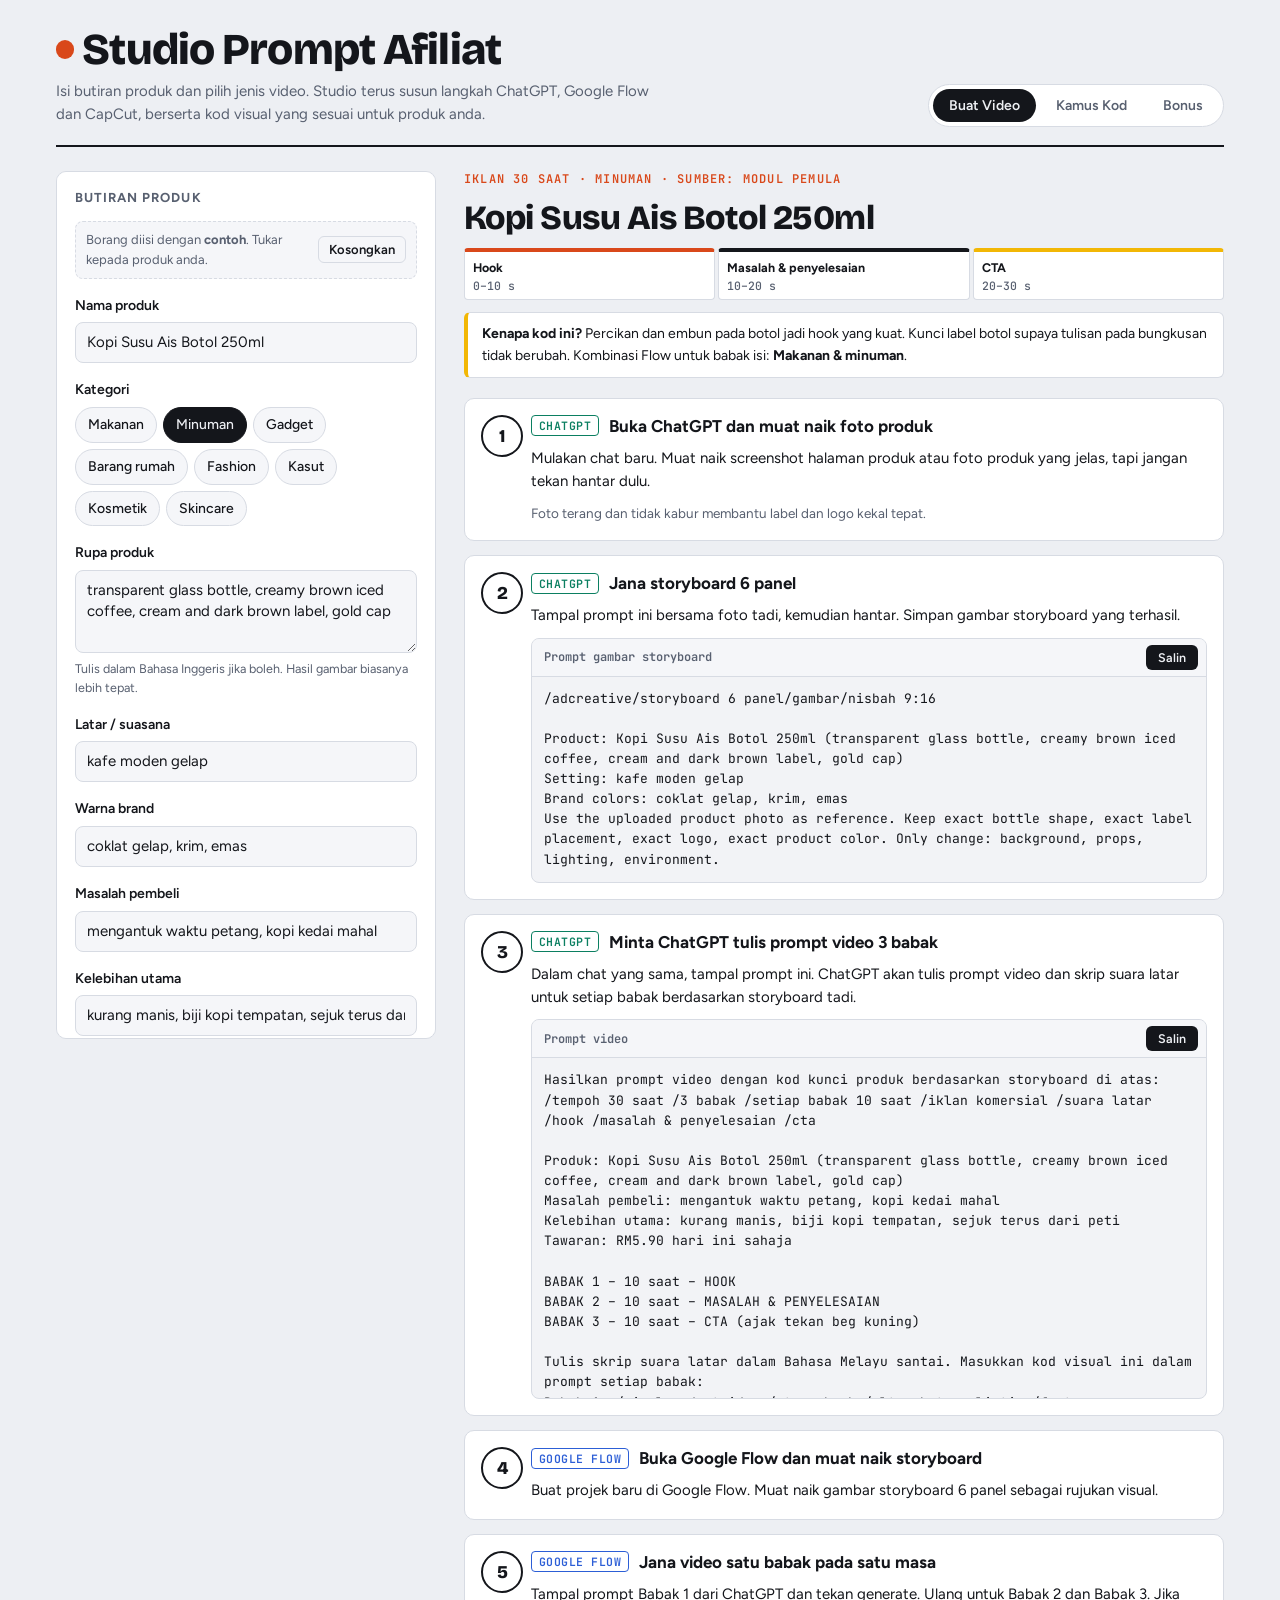
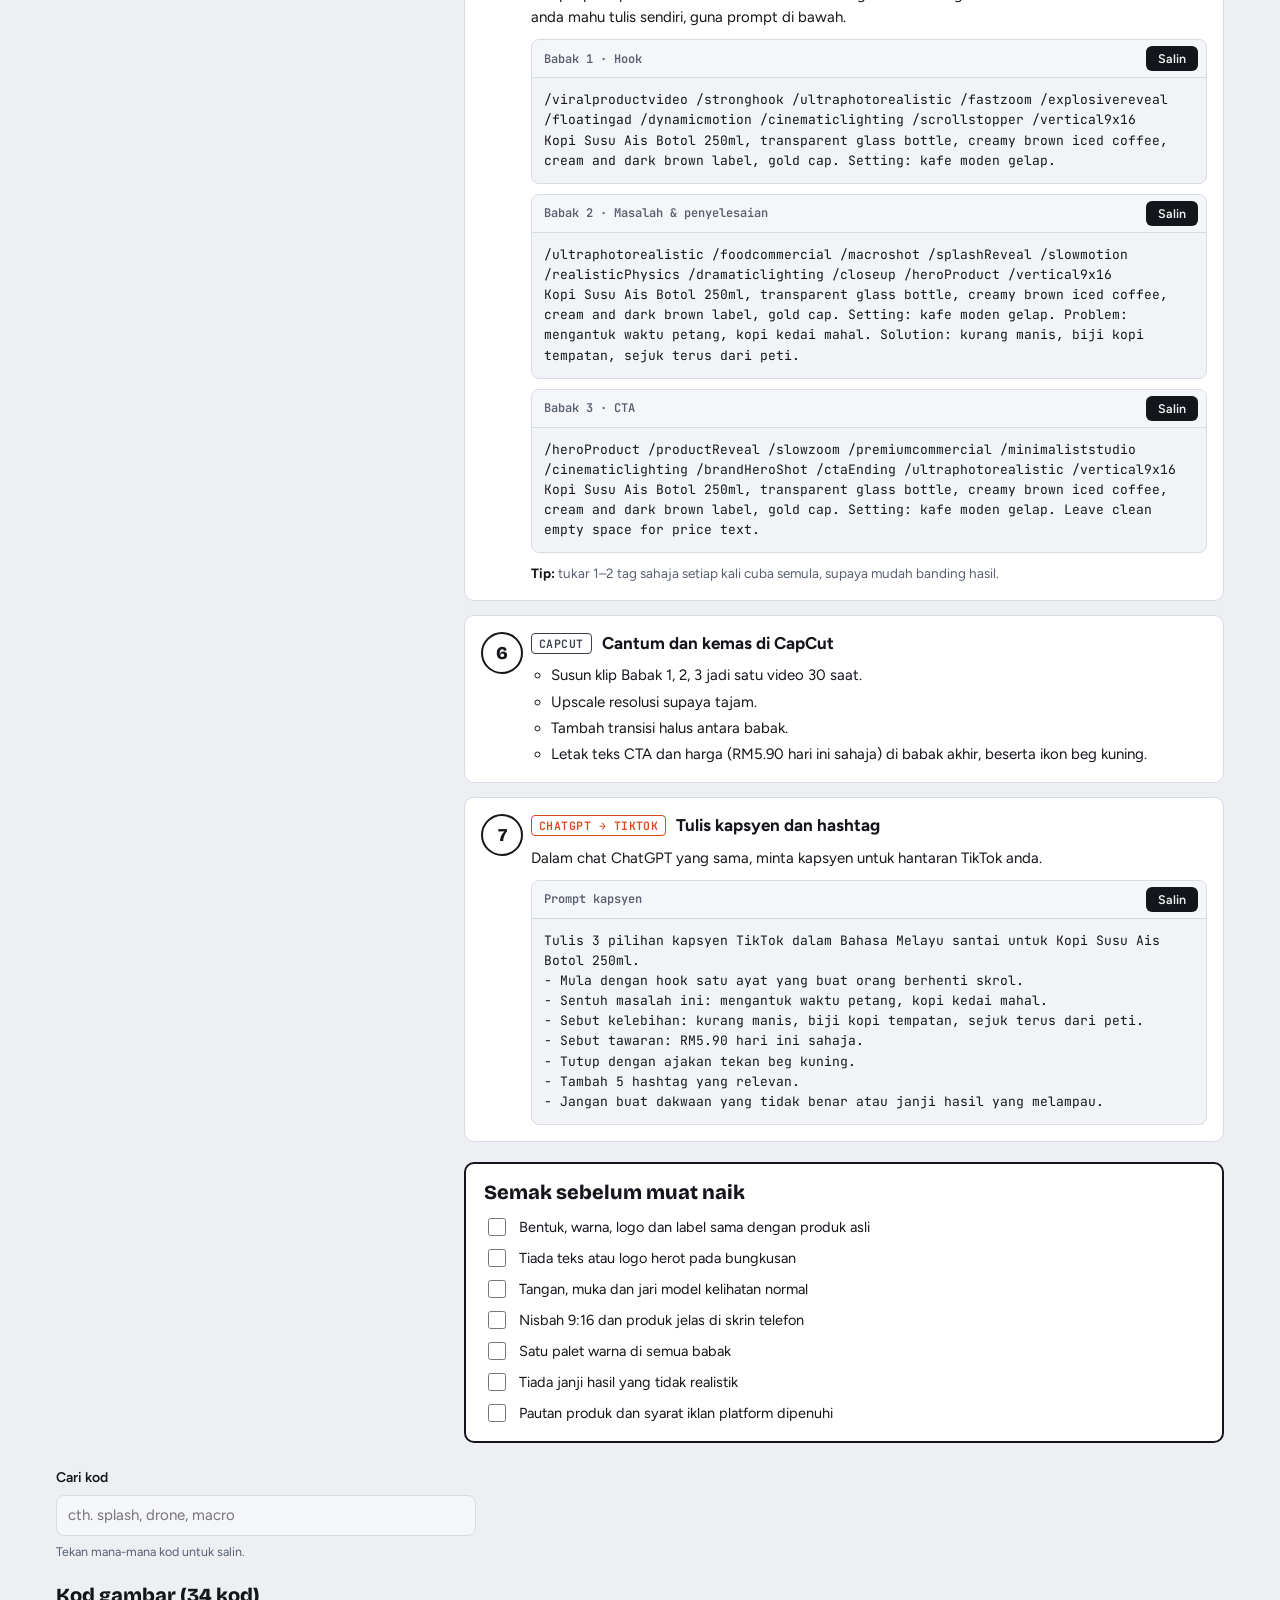
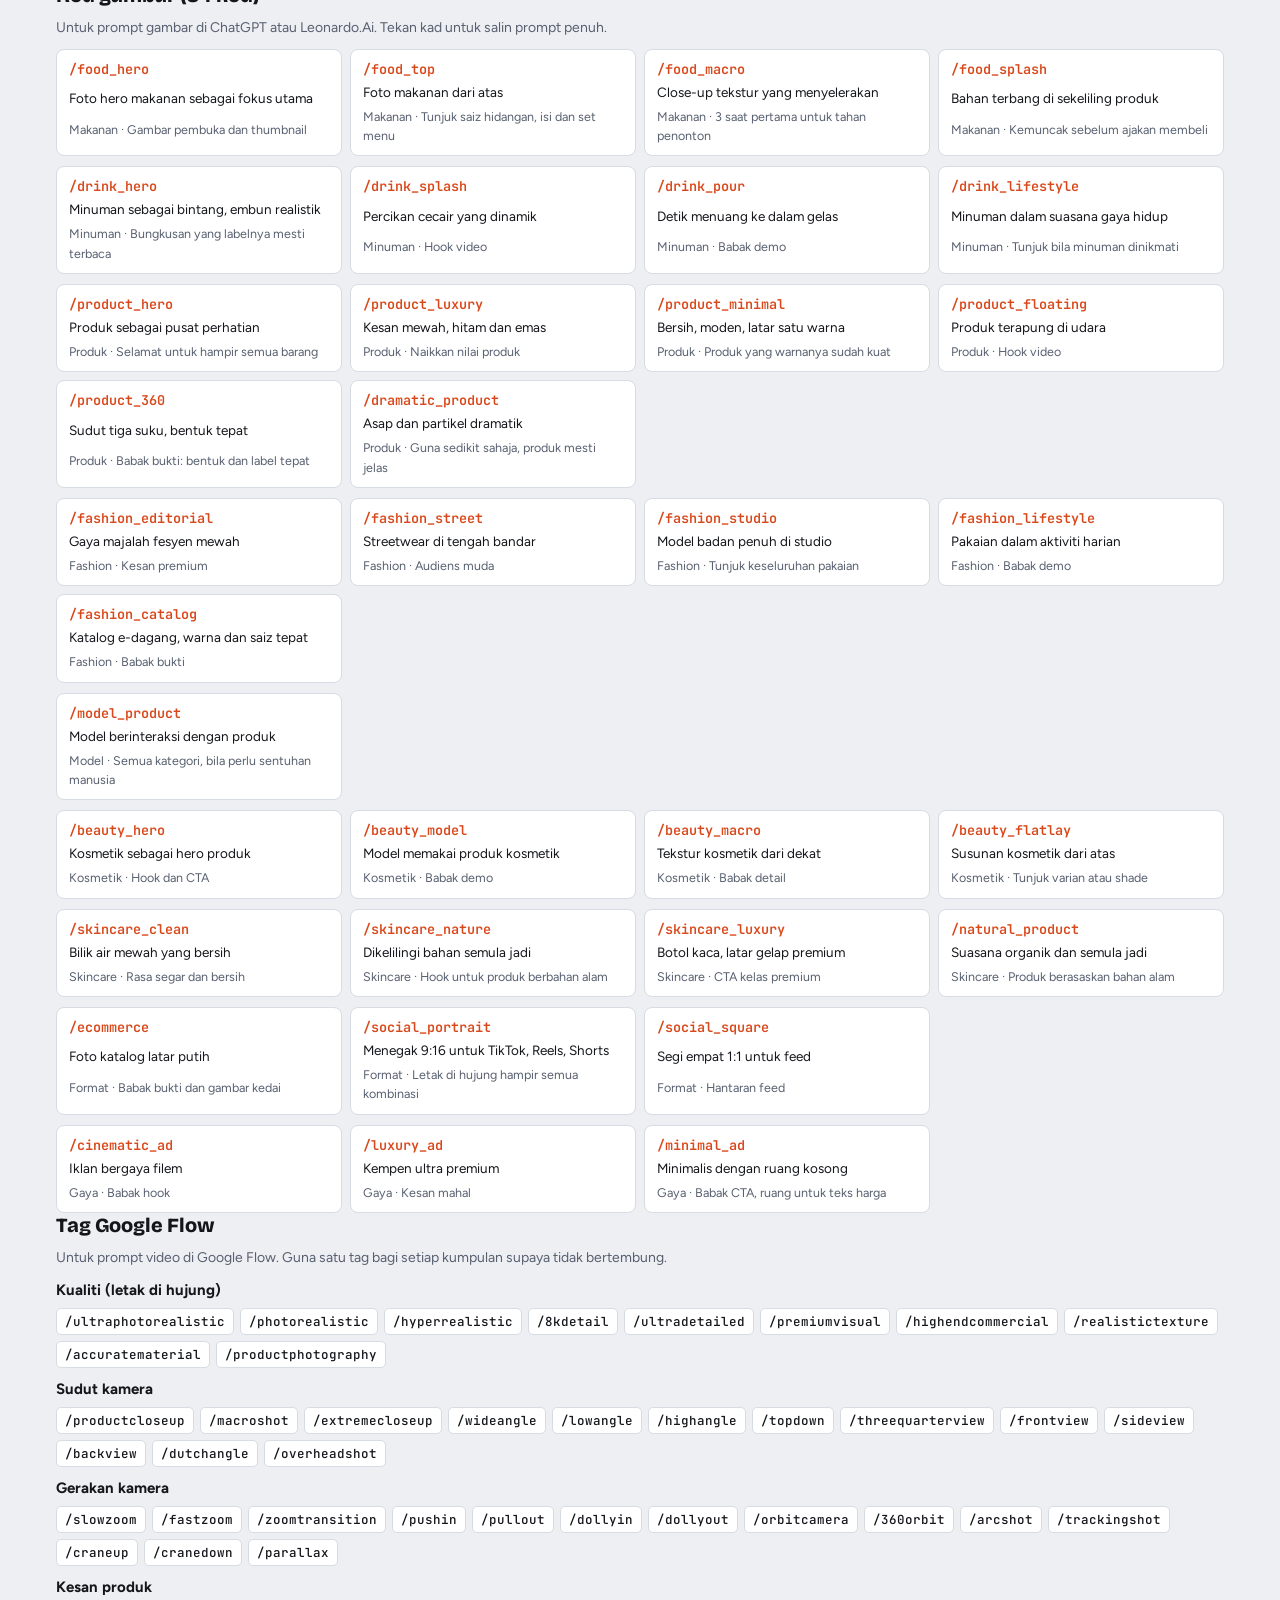
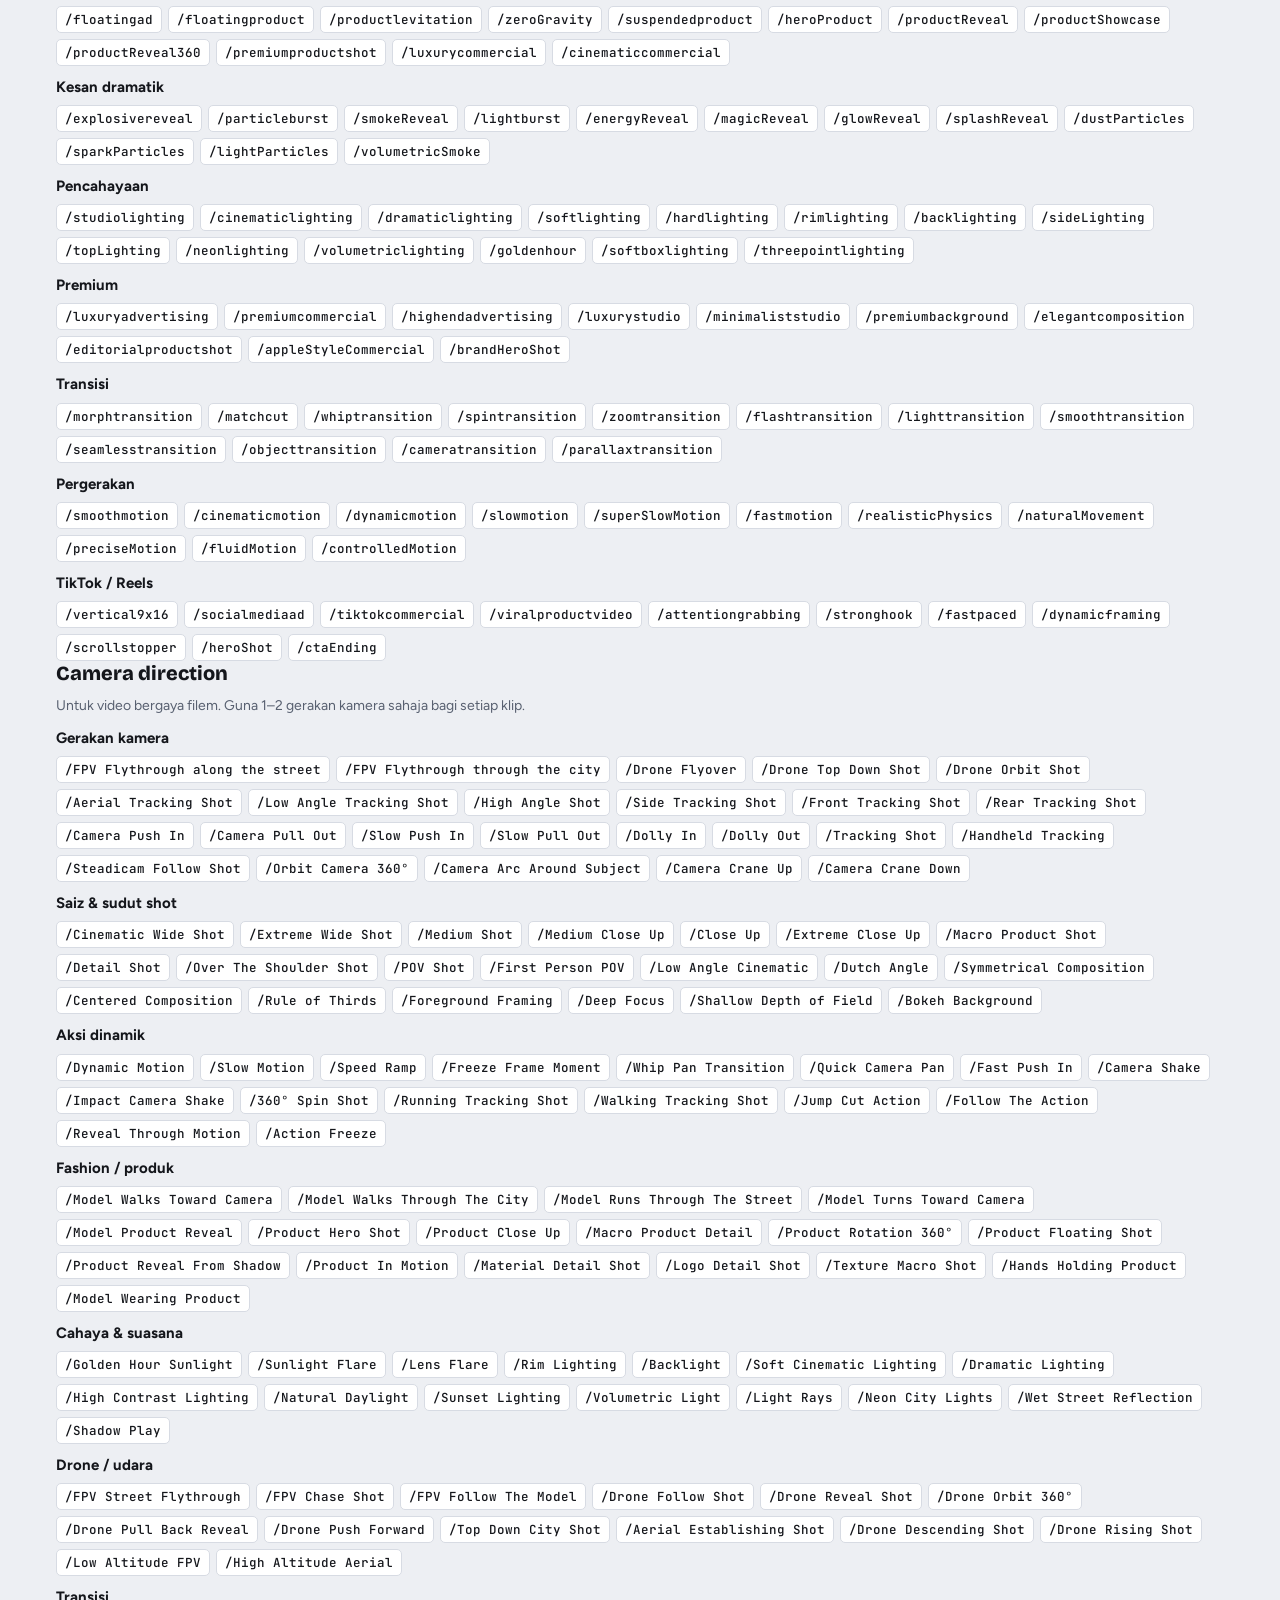
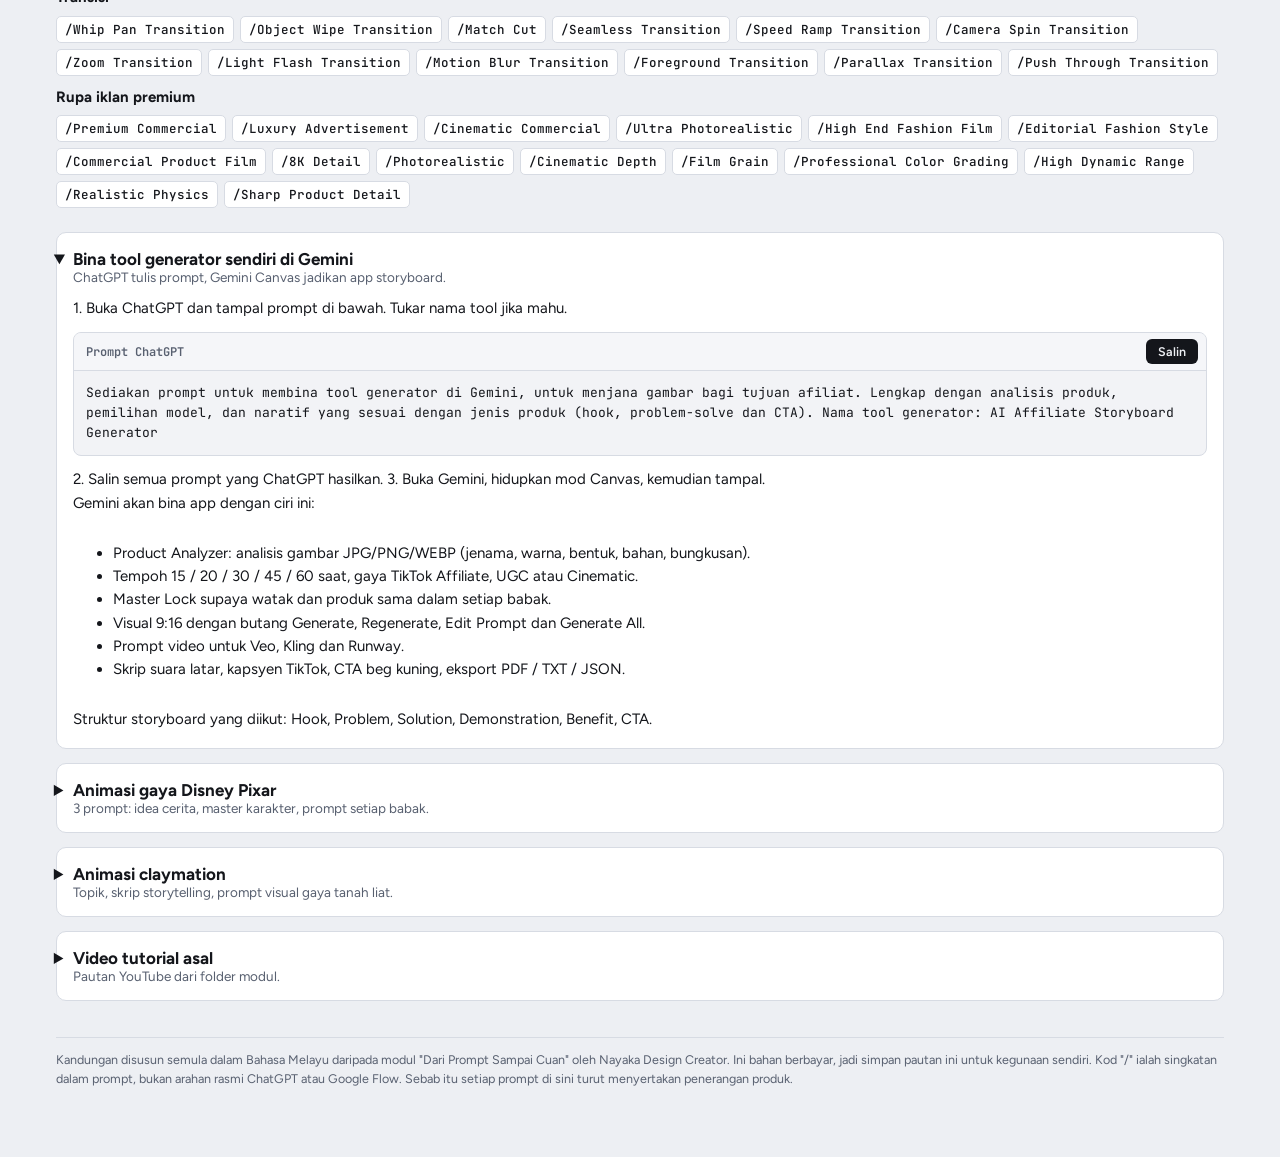
==== commit 0de144be: "Use Malay instead of Indonesian wording in prompts Replace rasio, durasi, narasi, detail produk, Bua" ====
--- a/studio-afiliat/index.html
+++ b/studio-afiliat/index.html
@@ -291,7 +291,7 @@
 /* ---------- Data: kombinasi tag Google Flow ---------- */
 const FLOW = {
   1: ["Produk premium", "/ultraphotorealistic /floatingad /heroProduct /premiumcommercial /cinematiclighting /rimlighting /slowzoom /realisticPhysics /8kdetail"],
-  2: ["Produk jatuh lalu terapung", "/ultraphotorealistic /dynamicmotion /productReveal /productlevitation /slowmotion /particleburst /cinematiclighting /orbitcamera /realisticPhysics"],
+  2: ["Produk jatuh kemudian terapung", "/ultraphotorealistic /dynamicmotion /productReveal /productlevitation /slowmotion /particleburst /cinematiclighting /orbitcamera /realisticPhysics"],
   3: ["Gadget", "/ultraphotorealistic /premiumproductshot /macroshot /threequarterview /reflectioncontrol /rimlighting /orbitcamera /slowzoom /luxurycommercial /8kdetail"],
   4: ["Kosmetik", "/ultraphotorealistic /luxuryadvertising /floatingproduct /macroshot /softlighting /glowReveal /slowmotion /particleburst /cinematiccommercial"],
   5: ["Makanan & minuman", "/ultraphotorealistic /foodcommercial /macroshot /splashReveal /slowmotion /realisticPhysics /dramaticlighting /closeup /heroProduct"],
@@ -355,7 +355,7 @@
     lock: "Keep exact garment design, exact color, exact print and logo placement, exact fabric texture and fit.",
     lima: { hook: ["fashion_street", "social_portrait"], detail: ["fashion_editorial"], demo: ["fashion_lifestyle", "model_product"], bukti: ["fashion_catalog", "fashion_studio"], cta: ["fashion_editorial", "social_portrait"] },
     latar: ["jalan bandar Kuala Lumpur waktu senja", "kafe hipster", "studio putih", "taman bandar waktu pagi"],
-    papan: "model walk in the street city/angle camera cinematic/action model international/shot camera macro detail produk fabric and stitching/sunlight views/drone views",
+    papan: "model walk in the street city/angle camera cinematic/action model international/macro shot of product details, fabric and stitching/sunlight views/drone views",
     satuKod: "/FPV Flythrough along the street",
     asmr: "/adcreative/asmr/product/luxury macro shot/unboxing/fabric rustling/soft folding/slow motion/cinematic commercial/9:16",
     nota: "Model dan suasana jalanan bantu penonton bayangkan cara memakainya. /fashion_catalog menjaga warna dan saiz kekal tepat untuk babak bukti.",
@@ -366,7 +366,7 @@
     lock: "Keep exact shoe shape, exact sole design, exact logo, exact colorway and materials.",
     lima: { hook: ["product_floating", "fashion_street", "social_portrait"], detail: ["product_hero", "product_luxury"], demo: ["model_product", "fashion_lifestyle"], bukti: ["product_360", "ecommerce"], cta: ["cinematic_ad", "social_portrait"] },
     latar: ["jalan bandar basah selepas hujan", "trek larian taman", "gelanggang bola keranjang", "studio gelap"],
-    papan: "model walk and run in the street city/low angle tracking shot/shot camera macro detail produk sole material and stitching/wet street reflection/drone views/hero shot product",
+    papan: "model walk and run in the street city/low angle tracking shot/macro shot of product details, sole, material and stitching/wet street reflection/drone views/hero shot product",
     satuKod: "/FPV Chase Shot",
     asmr: "/adcreative/asmr/product/luxury macro shot/unboxing shoe box/lace pulling/sole tapping/slow motion/cinematic commercial/9:16",
     nota: "Kasut paling sesuai dengan FPV dan speed ramp. Tunjuk tapak, bahan dan jahitan dari dekat dalam babak detail.",
@@ -399,10 +399,10 @@
 
 /* ---------- Jenis video (aliran kerja) ---------- */
 const ALIRAN = {
-  pantas: { label: "Iklan 30 saat", ringkas: "Hook, masalah, CTA. Untuk pemula.", sumber: "Materi pemula" },
-  premium: { label: "Iklan premium", ringkas: "Kolaj produk + storyboard, 3 klip.", sumber: "Materi premium 1 & 2" },
-  lima: { label: "5 babak", ringkas: "5 gambar dijadikan video 15–30 saat.", sumber: "Ebook Kode Visual" },
-  asmr: { label: "ASMR", ringkas: "Tanpa muzik dan narasi.", sumber: "ASMR Prompt Kit" }
+  pantas: { label: "Iklan 30 saat", ringkas: "Hook, masalah, CTA. Untuk pemula.", sumber: "Modul pemula" },
+  premium: { label: "Iklan premium", ringkas: "Kolaj produk + storyboard, 3 klip.", sumber: "Modul premium 1 & 2" },
+  lima: { label: "5 babak", ringkas: "5 gambar dijadikan video 15–30 saat.", sumber: "Ebook Kod Visual" },
+  asmr: { label: "ASMR", ringkas: "Tanpa muzik dan suara latar.", sumber: "Kit Prompt ASMR" }
 };
 
 const MOTION = {
@@ -503,16 +503,16 @@
     timeline: [["Hook", "0–10 s", "hook"], ["Masalah & penyelesaian", "10–20 s", ""], ["CTA", "20–30 s", "cta"]],
     steps: [
       { tool: "gpt", title: "Buka ChatGPT dan muat naik foto produk", text: "Mulakan chat baru. Muat naik screenshot halaman produk atau foto produk yang jelas, tapi jangan tekan hantar dulu.", tip: "Foto terang dan tidak kabur membantu label dan logo kekal tepat." },
-      { tool: "gpt", title: "Jana storyboard 6 panel", text: "Tampal prompt ini bersama foto tadi, kemudian hantar. Simpan gambar storyboard yang terhasil.", prompts: [["Prompt gambar storyboard", `/adcreative/storyboard 6 panel image/rasio 9:16\n\n${productLines(P)}`]] },
-      { tool: "gpt", title: "Minta ChatGPT tulis prompt video 3 babak", text: "Dalam chat yang sama, tampal prompt ini. ChatGPT akan tulis prompt video dan narasi untuk setiap babak berdasarkan storyboard tadi.", prompts: [["Prompt video", `Buatkan prompt video dengan kod kunci produk sesuai dengan storyboard di atas dengan /durasi 30 saat /3 babak /setiap babak 10 saat /iklan komersial /narasi /hook /problem solve /cta
+      { tool: "gpt", title: "Jana storyboard 6 panel", text: "Tampal prompt ini bersama foto tadi, kemudian hantar. Simpan gambar storyboard yang terhasil.", prompts: [["Prompt gambar storyboard", `/adcreative/storyboard 6 panel/gambar/nisbah 9:16\n\n${productLines(P)}`]] },
+      { tool: "gpt", title: "Minta ChatGPT tulis prompt video 3 babak", text: "Dalam chat yang sama, tampal prompt ini. ChatGPT akan tulis prompt video dan skrip suara latar untuk setiap babak berdasarkan storyboard tadi.", prompts: [["Prompt video", `Hasilkan prompt video dengan kod kunci produk berdasarkan storyboard di atas: /tempoh 30 saat /3 babak /setiap babak 10 saat /iklan komersial /suara latar /hook /masalah & penyelesaian /cta
 
 Produk: ${nm(P)}${P.butiran ? " (" + P.butiran + ")" : ""}
 ${P.masalah ? "Masalah pembeli: " + P.masalah + "\n" : ""}${P.kelebihan ? "Kelebihan utama: " + P.kelebihan + "\n" : ""}${P.promo ? "Tawaran: " + P.promo + "\n" : ""}
 BABAK 1 – 10 saat – HOOK
-BABAK 2 – 10 saat – PROBLEM & SOLVE
+BABAK 2 – 10 saat – MASALAH & PENYELESAIAN
 BABAK 3 – 10 saat – CTA (ajak tekan beg kuning)
 
-Tulis narasi dalam Bahasa Melayu santai. Masukkan kod visual ini dalam prompt setiap babak:
+Tulis skrip suara latar dalam Bahasa Melayu santai. Masukkan kod visual ini dalam prompt setiap babak:
 Babak 1: ${t1}
 Babak 2: ${t2}
 Babak 3: ${t3}
@@ -538,8 +538,8 @@
     timeline: [["Klip 1 · Orbit", "± 8 s", "hook"], ["Klip 2 · Kamera", "± 8 s", ""], ["Klip 3 · Hero + CTA", "± 8 s", "cta"]],
     steps: [
       { tool: "gpt", title: "Buka ChatGPT dan muat naik rujukan", text: P.model ? "Mulakan chat baru. Muat naik foto produk dan foto model sebagai rujukan." : "Mulakan chat baru. Muat naik foto produk yang jelas. Klik ikon + / lampiran, tunggu foto muncul, jangan hantar dulu.", tip: "Guna foto yang tajam supaya produk dan model kekal konsisten." },
-      { tool: "gpt", title: "Gambar 1: kolaj detail produk", text: "Hasilnya satu kolaj menegak: hero shot di atas, beberapa sudut produk, dan detail bahan. Simpan sebagai Gambar 1.", prompts: [["Prompt Gambar 1", `/adcreative detail produk\n\n${productLines(P)}`]] },
-      { tool: "gpt", title: "Gambar 2: storyboard 6 panel", text: "Dalam chat yang sama, tampal prompt storyboard ini. Simpan hasilnya sebagai Gambar 2.", prompts: [["Prompt Gambar 2", `/storyboard 6 panel/iklan komersial/${K.papan}/angle camera cinematic/rasio 9:16${P.model ? "/model promotion" : ""}\n\n${productLines(P)}`]] },
+      { tool: "gpt", title: "Gambar 1: kolaj perincian produk", text: "Hasilnya satu kolaj menegak: hero shot di atas, beberapa sudut produk, dan perincian bahan. Simpan sebagai Gambar 1.", prompts: [["Prompt Gambar 1", `/adcreative perincian produk\n\n${productLines(P)}`]] },
+      { tool: "gpt", title: "Gambar 2: storyboard 6 panel", text: "Dalam chat yang sama, tampal prompt storyboard ini. Simpan hasilnya sebagai Gambar 2.", prompts: [["Prompt Gambar 2", `/storyboard 6 panel/iklan komersial/${K.papan}/angle camera cinematic/nisbah 9:16${P.model ? "/model promotion" : ""}\n\n${productLines(P)}`]] },
       { tool: "flow", title: "Buka Google Flow, muat naik Gambar 1 dan 2", text: "Buat projek baru. Pastikan kedua-dua gambar sudah masuk sebelum tulis prompt video." },
       { tool: "flow", title: "Jana 3 klip, satu set kod bagi setiap klip", text: "Tampal satu set sahaja, tekan generate, kemudian ulang dengan set seterusnya. Jangan gabungkan set dalam satu prompt.", prompts: [
         ["Klip 1 · Set B (orbit & terapung)", `${setB}\n${desc}`],
@@ -562,7 +562,7 @@
       { tool: "gpt", title: "Buka ChatGPT dan muat naik foto produk", text: "Satu chat untuk satu produk. Semua 5 gambar guna foto rujukan yang sama.", tip: "Leonardo.Ai juga boleh guna prompt yang sama." },
       { tool: "gpt", title: "Jana 5 gambar, satu bagi setiap babak", text: "Tampal satu prompt, tunggu gambar siap, kemudian tampal prompt seterusnya. Semua gambar 9:16 dengan palet warna dan PRODUCT LOCK yang sama.", prompts: images, tip: "<b>Satu kesan utama bagi setiap gambar</b> (percikan, asap atau partikel). Jangan tindih banyak kesan." },
       { tool: "flow", title: "Hidupkan setiap gambar jadi klip 3–5 saat", text: "Guna Google Flow atau alat image-to-video pilihan anda. Muat naik gambar babak dan tampal prompt gerak yang sepadan.", prompts: motions },
-      { tool: "gpt", title: "Tulis skrip voice over", text: "Minta ChatGPT tulis narasi yang ikut 5 babak.", prompts: [["Prompt skrip", `Tulis skrip voice over 30 saat dalam Bahasa Melayu santai untuk video TikTok ${nm(P)}, ikut 5 babak:
+      { tool: "gpt", title: "Tulis skrip voice over", text: "Minta ChatGPT tulis skrip suara latar yang ikut 5 babak.", prompts: [["Prompt skrip", `Tulis skrip voice over 30 saat dalam Bahasa Melayu santai untuk video TikTok ${nm(P)}, ikut 5 babak:
 1. Hook (0–3 saat): satu ayat yang hentikan skrol.
 2. Detail (3–8 saat): tekstur dan kualiti produk.
 3. Demo (8–18 saat): produk dipakai atau dinikmati.
@@ -584,7 +584,7 @@
       { tool: "gpt", title: "Buka ChatGPT dan muat naik foto produk", text: "Mulakan chat baru dengan foto produk yang jelas." },
       { tool: "gpt", title: "Jana storyboard ASMR 6 panel", text: "Hasilnya 6 panel: makro tekstur, tangan, aksi utama, super makro, slow motion dan hero shot.", prompts: [["Prompt storyboard ASMR", `/adcreative/storyboard/6panel/ASMR cinematic commercial/extreme macro detail/slow motion/satisfying action/realistic texture/natural lighting/close-up hands/product hero shot/immersive sound design/no music/no voiceover/vertical 9:16\n\n${productLines(P)}`]] },
       { tool: "flow", title: "Jana video setiap panel di Google Flow", text: "Muat naik storyboard sebagai rujukan, kemudian generate satu panel pada satu masa.", prompts: panels },
-      { tool: "cap", title: "Kemas di CapCut", list: ["Cantum 6 klip mengikut turutan panel.", "Tiada muzik dan tiada narasi. Biar bunyi ASMR yang menonjol.", "Gerakan perlahan dan halus. Akhiri dengan hero shot.", "Teks CTA kecil sahaja di hujung."] },
+      { tool: "cap", title: "Kemas di CapCut", list: ["Cantum 6 klip mengikut turutan panel.", "Tiada muzik dan tiada suara latar. Biar bunyi ASMR yang menonjol.", "Gerakan perlahan dan halus. Akhiri dengan hero shot.", "Teks CTA kecil sahaja di hujung."] },
       captionStep(P)
     ]
   };
@@ -714,25 +714,25 @@
 const BONUS = [
   { t: "Bina tool generator sendiri di Gemini", s: "ChatGPT tulis prompt, Gemini Canvas jadikan app storyboard.", body: [
     ["p", "1. Buka ChatGPT dan tampal prompt di bawah. Tukar nama tool jika mahu."],
-    ["prompt", "Prompt ChatGPT", "Buatkan prompt untuk membina tool generator di Gemini, untuk menjana gambar bagi tujuan afiliat. Lengkap dengan analisis produk, pemilihan model, dan naratif yang sesuai dengan jenis produk (hook, problem-solve dan CTA). Nama tool generator: AI Affiliate Storyboard Generator"],
+    ["prompt", "Prompt ChatGPT", "Sediakan prompt untuk membina tool generator di Gemini, untuk menjana gambar bagi tujuan afiliat. Lengkap dengan analisis produk, pemilihan model, dan naratif yang sesuai dengan jenis produk (hook, problem-solve dan CTA). Nama tool generator: AI Affiliate Storyboard Generator"],
     ["p", "2. Salin semua prompt yang ChatGPT hasilkan. 3. Buka Gemini, hidupkan mod Canvas, kemudian tampal. Gemini akan bina app dengan ciri ini:"],
-    ["ul", ["Product Analyzer: analisis gambar JPG/PNG/WEBP (jenama, warna, bentuk, bahan, bungkusan).", "Tempoh 15 / 20 / 30 / 45 / 60 saat, gaya TikTok Affiliate, UGC atau Cinematic.", "Master Lock supaya watak dan produk sama dalam setiap babak.", "Visual 9:16 dengan butang Generate, Regenerate, Edit Prompt dan Generate All.", "Prompt video untuk Veo, Kling dan Runway.", "Narasi, kapsyen TikTok, CTA beg kuning, eksport PDF / TXT / JSON."]],
+    ["ul", ["Product Analyzer: analisis gambar JPG/PNG/WEBP (jenama, warna, bentuk, bahan, bungkusan).", "Tempoh 15 / 20 / 30 / 45 / 60 saat, gaya TikTok Affiliate, UGC atau Cinematic.", "Master Lock supaya watak dan produk sama dalam setiap babak.", "Visual 9:16 dengan butang Generate, Regenerate, Edit Prompt dan Generate All.", "Prompt video untuk Veo, Kling dan Runway.", "Skrip suara latar, kapsyen TikTok, CTA beg kuning, eksport PDF / TXT / JSON."]],
     ["p", "Struktur storyboard yang diikut: Hook, Problem, Solution, Demonstration, Benefit, CTA."]
   ]},
   { t: "Animasi gaya Disney Pixar", s: "3 prompt: idea cerita, master karakter, prompt setiap babak.", body: [
-    ["prompt", "Prompt 1 · Idea cerita", "Kamu adalah seorang animator handal. Berikan 5 idea buku cerita tentang [tema pilihan] dengan gaya kartun 3D ala Disney Pixar yang realistik."],
-    ["prompt", "Prompt 2 · Master karakter", "Buatkan prompt master karakter [penerangan karakter yang diingini] secara terperinci, sempurna dan konsisten dalam semua babak, dengan gaya kartun 3D ala Disney yang realistik."],
-    ["prompt", "Prompt 3 · Setiap babak", "Kembangkan idea nombor [..] menjadi kandungan pendidikan untuk [..] babak. Buatkan visualnya dalam bentuk prompt text-to-image dan image-to-video bergaya kartun 3D ala Disney Pixar yang realistik, dengan master prompt karakter. Prompt wajib ikut arahan visual dan narasi setiap babak, setiap satu berdurasi 6 saat."],
+    ["prompt", "Prompt 1 · Idea cerita", "Anda seorang animator yang mahir. Berikan 5 idea buku cerita tentang [tema pilihan] dengan gaya kartun 3D ala Disney Pixar yang realistik."],
+    ["prompt", "Prompt 2 · Master karakter", "Sediakan prompt master karakter [penerangan karakter yang diingini] secara terperinci, sempurna dan konsisten dalam semua babak, dengan gaya kartun 3D ala Disney yang realistik."],
+    ["prompt", "Prompt 3 · Setiap babak", "Kembangkan idea nombor [..] menjadi kandungan pendidikan untuk [..] babak. Hasilkan visualnya dalam bentuk prompt text-to-image dan image-to-video bergaya kartun 3D ala Disney Pixar yang realistik, dengan master prompt karakter. Prompt wajib ikut arahan visual dan skrip setiap babak. Setiap babak 6 saat."],
     ["p", "Setiap prompt babak mesti ada: master karakter di awal, pakaian karakter, objek, subjek, tempat, pencahayaan, suasana dan bunyi, serta sudut kamera. Satu babak untuk satu aksi sahaja. Jangan ubah penerangan karakter di tengah jalan."]
   ]},
   { t: "Animasi claymation", s: "Topik, skrip storytelling, prompt visual gaya tanah liat.", body: [
-    ["prompt", "Langkah 1 · 5 topik", "BUATKAN 5 TOPIK KANDUNGAN TENTANG (...isi yang anda mahu...) YANG JARANG ORANG TAHU, YANG SESUAI DIBINCANGKAN DENGAN GAYA CLAY ANIMATION."],
-    ["prompt", "Langkah 2 · Skrip", "Topik: (tajuk pilihan anda)\nBUATKAN SKRIP VIDEO TIKTOK/SHORT BERGAYA STORYTELLING PENDIDIKAN, DENGAN GAYA CLAY ANIMATION. GUNAKAN BAHASA RINGAN DAN SOPAN DENGAN VISUAL YANG TERPERINCI.\n\nStruktur: 1. Hook 2. Pengenalan topik 3. Penjelasan 1: asal usul / fakta asas 4. Penjelasan 2: fakta paling menarik 5. Fakta unik / sisi lain 6. Pendidikan 7. Ajakan bertindak\n\nSertakan arahan visual untuk setiap ayat."],
+    ["prompt", "Langkah 1 · 5 topik", "SENARAIKAN 5 TOPIK KANDUNGAN TENTANG (...isi yang anda mahu...) YANG JARANG ORANG TAHU, YANG SESUAI DIBINCANGKAN DENGAN GAYA CLAY ANIMATION."],
+    ["prompt", "Langkah 2 · Skrip", "Topik: (tajuk pilihan anda)\nTULISKAN SKRIP VIDEO TIKTOK/SHORT BERGAYA STORYTELLING PENDIDIKAN, DENGAN GAYA CLAY ANIMATION. GUNAKAN BAHASA RINGAN DAN SOPAN DENGAN VISUAL YANG TERPERINCI.\n\nStruktur: 1. Hook 2. Pengenalan topik 3. Penjelasan 1: asal usul / fakta asas 4. Penjelasan 2: fakta paling menarik 5. Fakta unik / sisi lain 6. Pendidikan 7. Ajakan bertindak\n\nSertakan arahan visual untuk setiap ayat."],
     ["prompt", "Langkah 3 · Master prompt (letak di awal setiap prompt gambar)", "soft 3D clay animation, handcrafted texture, vibrant full-color palette, crowded and dramatic scene. Proportional human characters with expressive faces, smooth clay details with subtle fingerprint. Busy and colorful environment, modern cinematic lighting with soft contrast and depth of field. Dynamic atmosphere, high-quality visual style."],
     ["p", "Minta ChatGPT buat 2 visual bagi setiap bahagian skrip, maksimum 800 aksara setiap prompt. Hantar prompt satu demi satu. Kesan tambahan: kilauan lembut, neon lembut, partikel cahaya, sparkle, palet warna terang."]
   ]},
   { t: "Video tutorial asal", s: "Pautan YouTube dari folder modul.", body: [
-    ["links", [["Tutorial iklan 30 saat (ChatGPT + Flow)", "https://youtu.be/T5q5hD-Zybo"], ["Materi kelas: membuat video", "https://youtu.be/bddTnosYAf8"]]]
+    ["links", [["Tutorial iklan 30 saat (ChatGPT + Flow)", "https://youtu.be/T5q5hD-Zybo"], ["Kelas: cara membuat video", "https://youtu.be/bddTnosYAf8"]]]
   ]}
 ];
 function renderBonus() {
